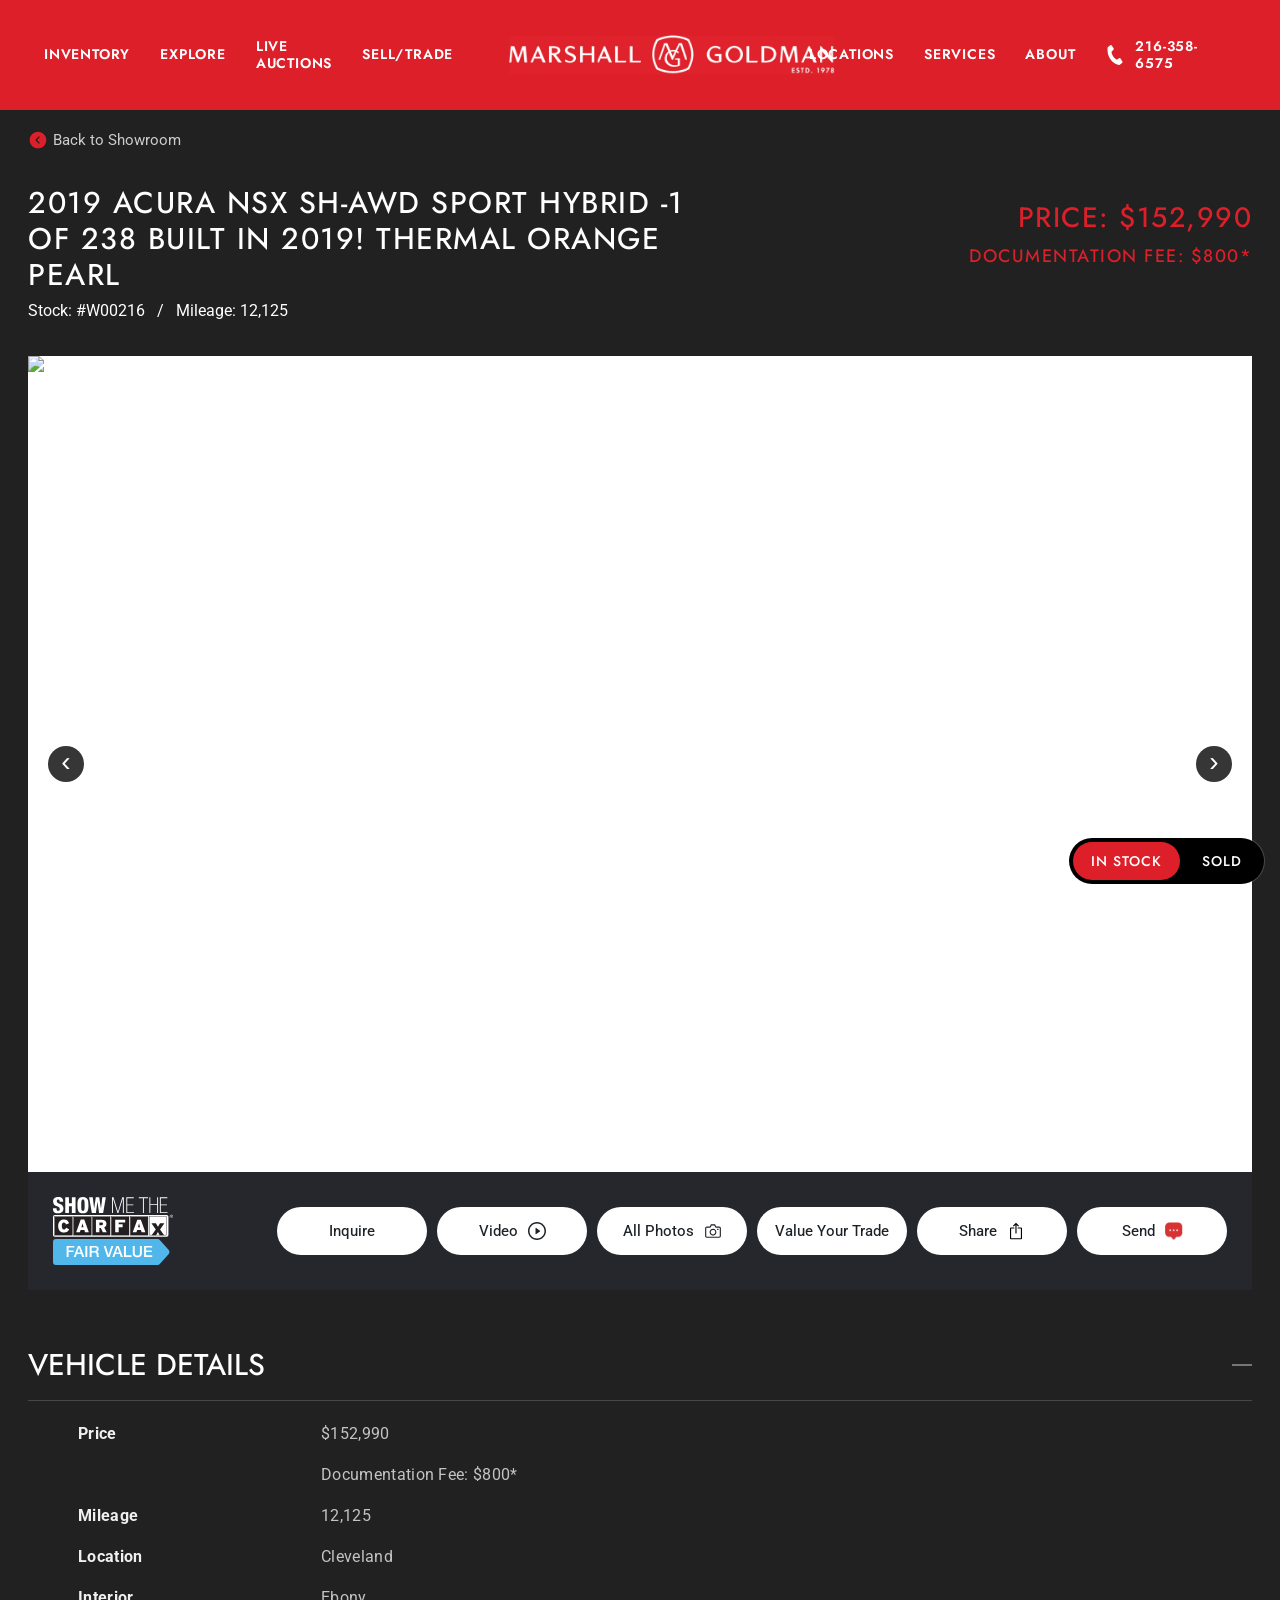
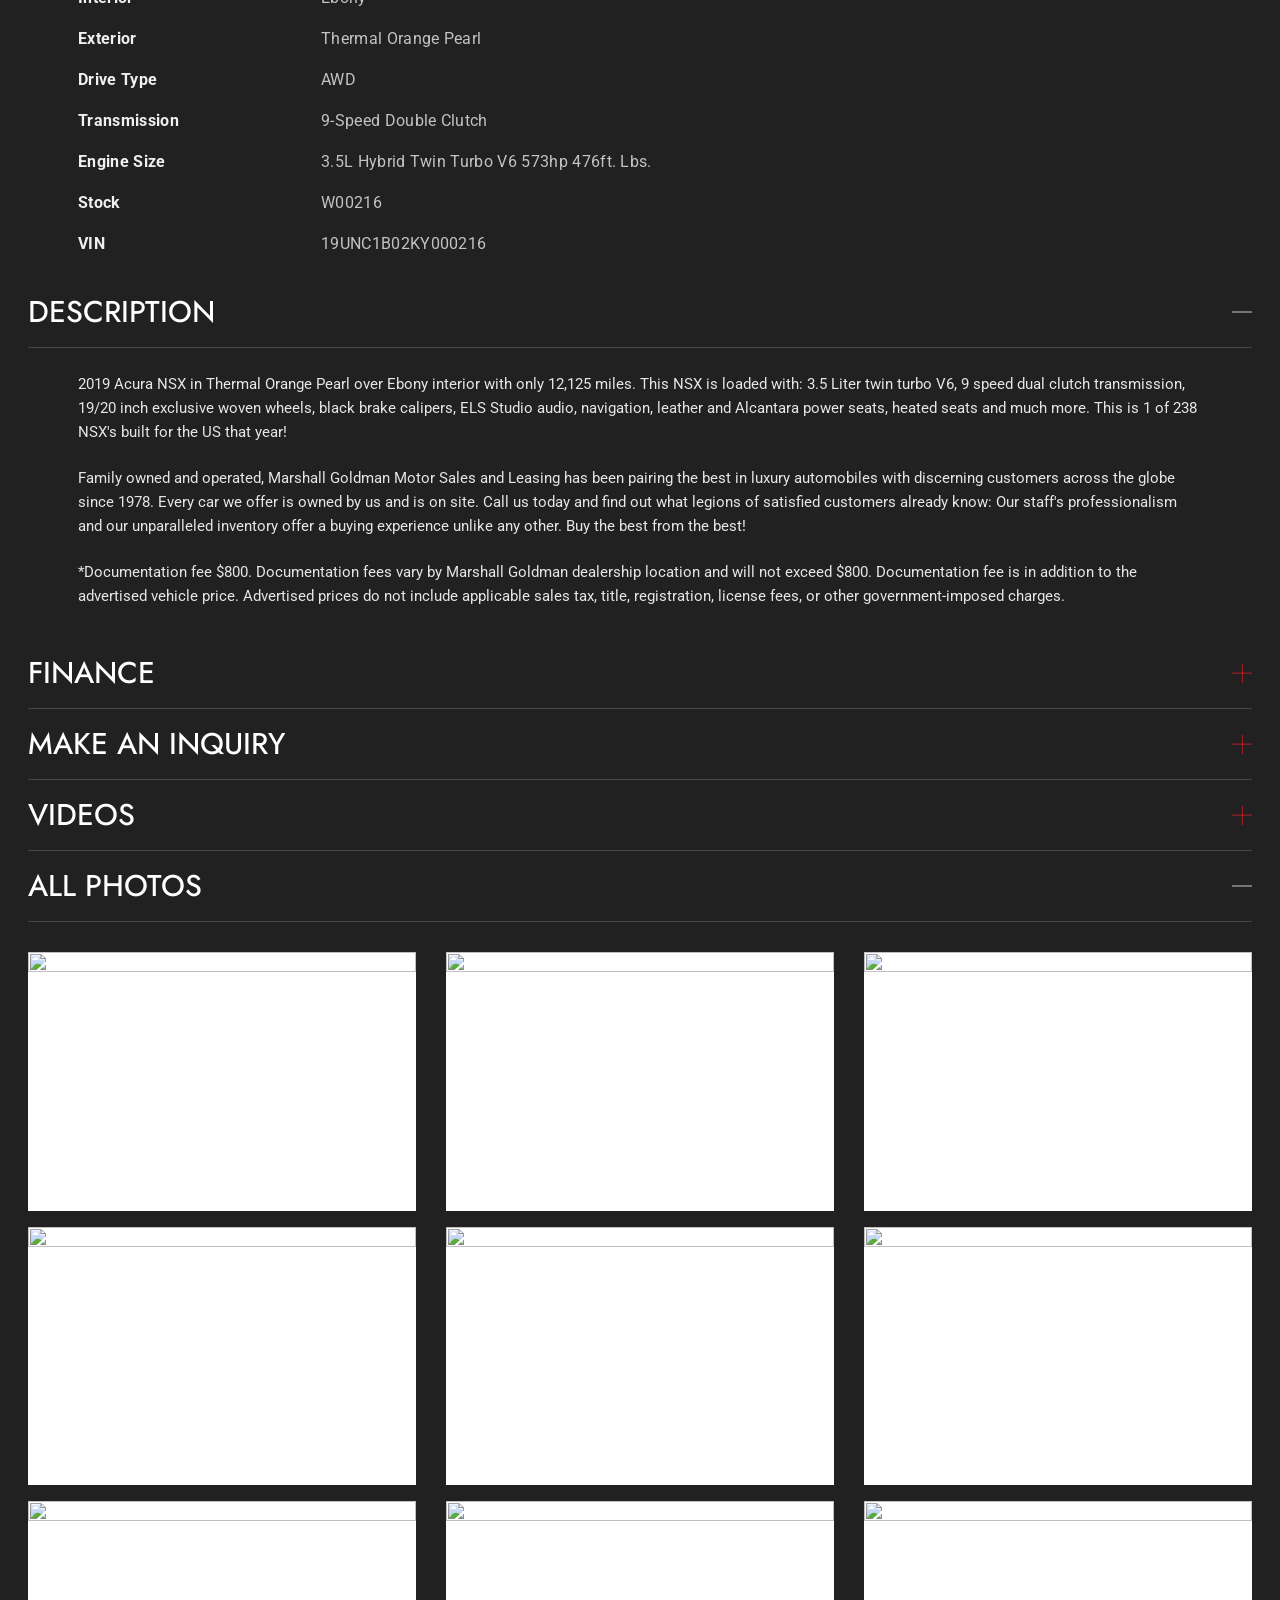
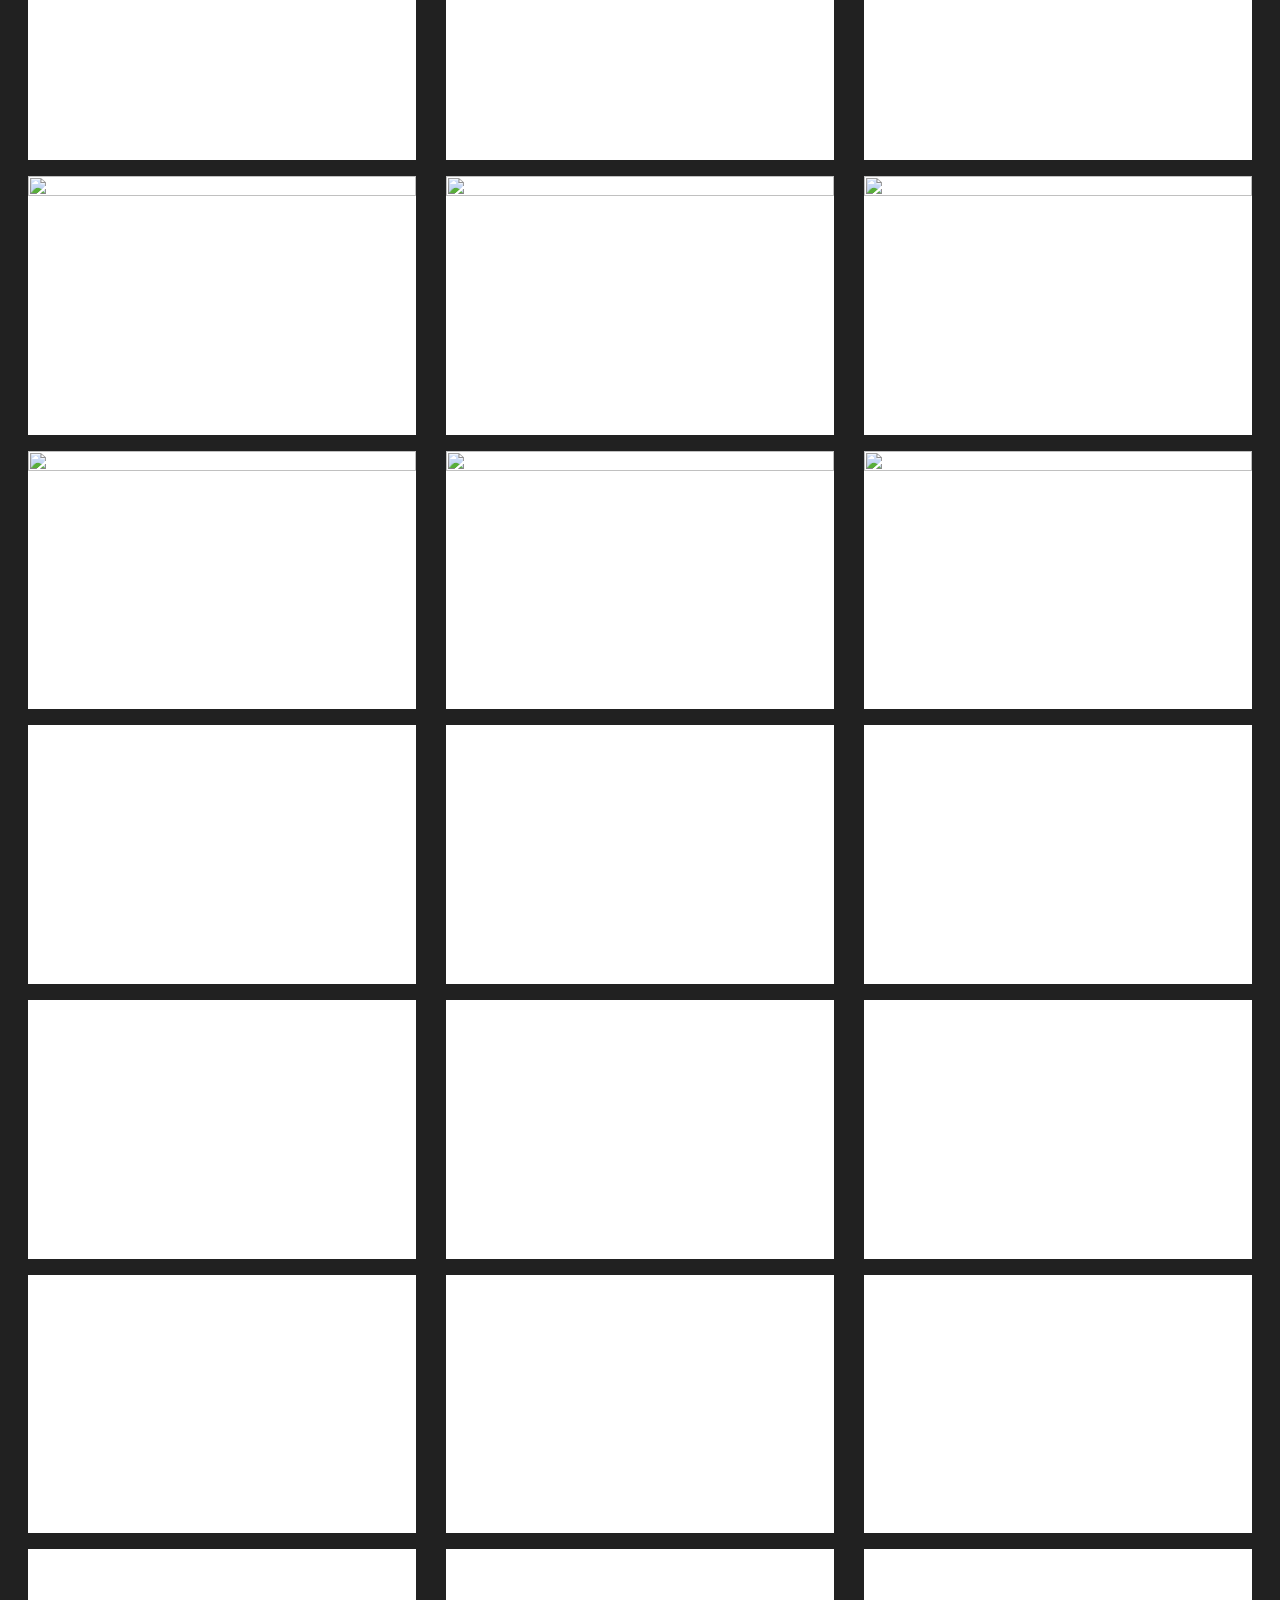
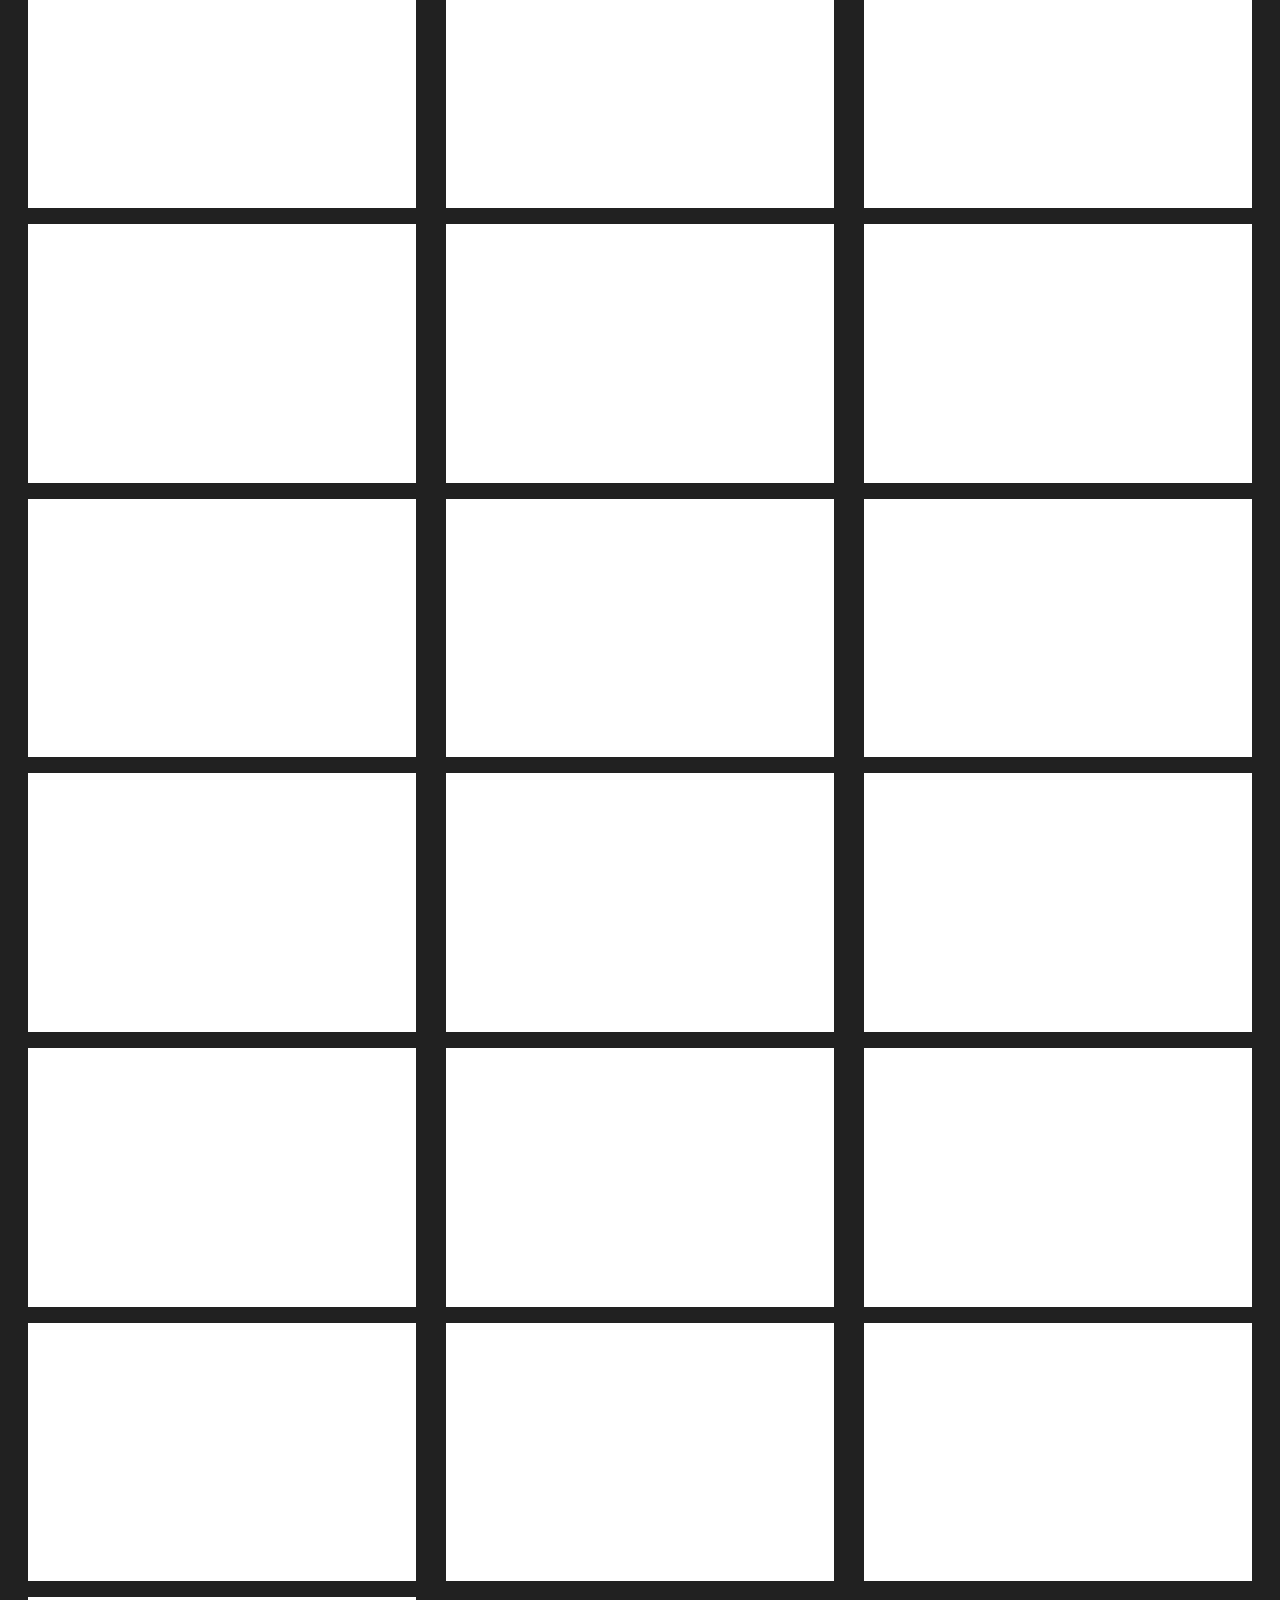
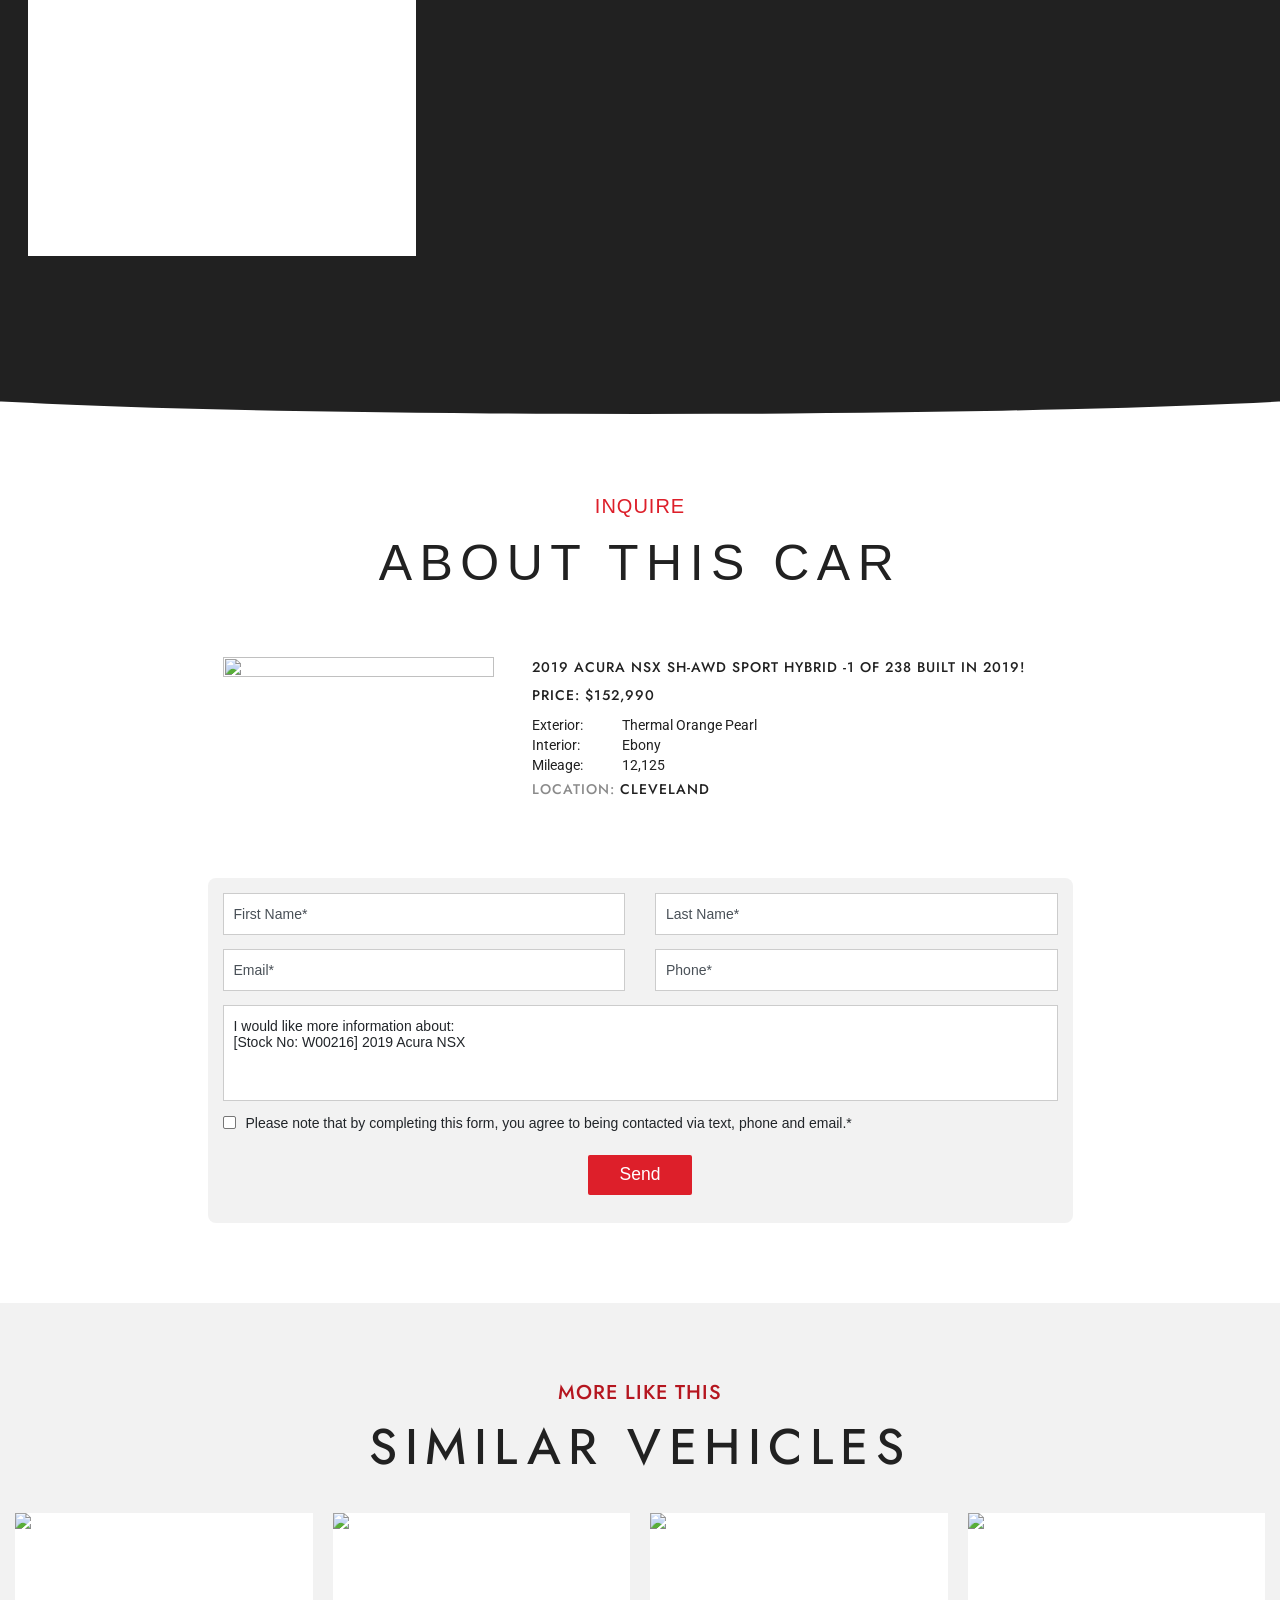
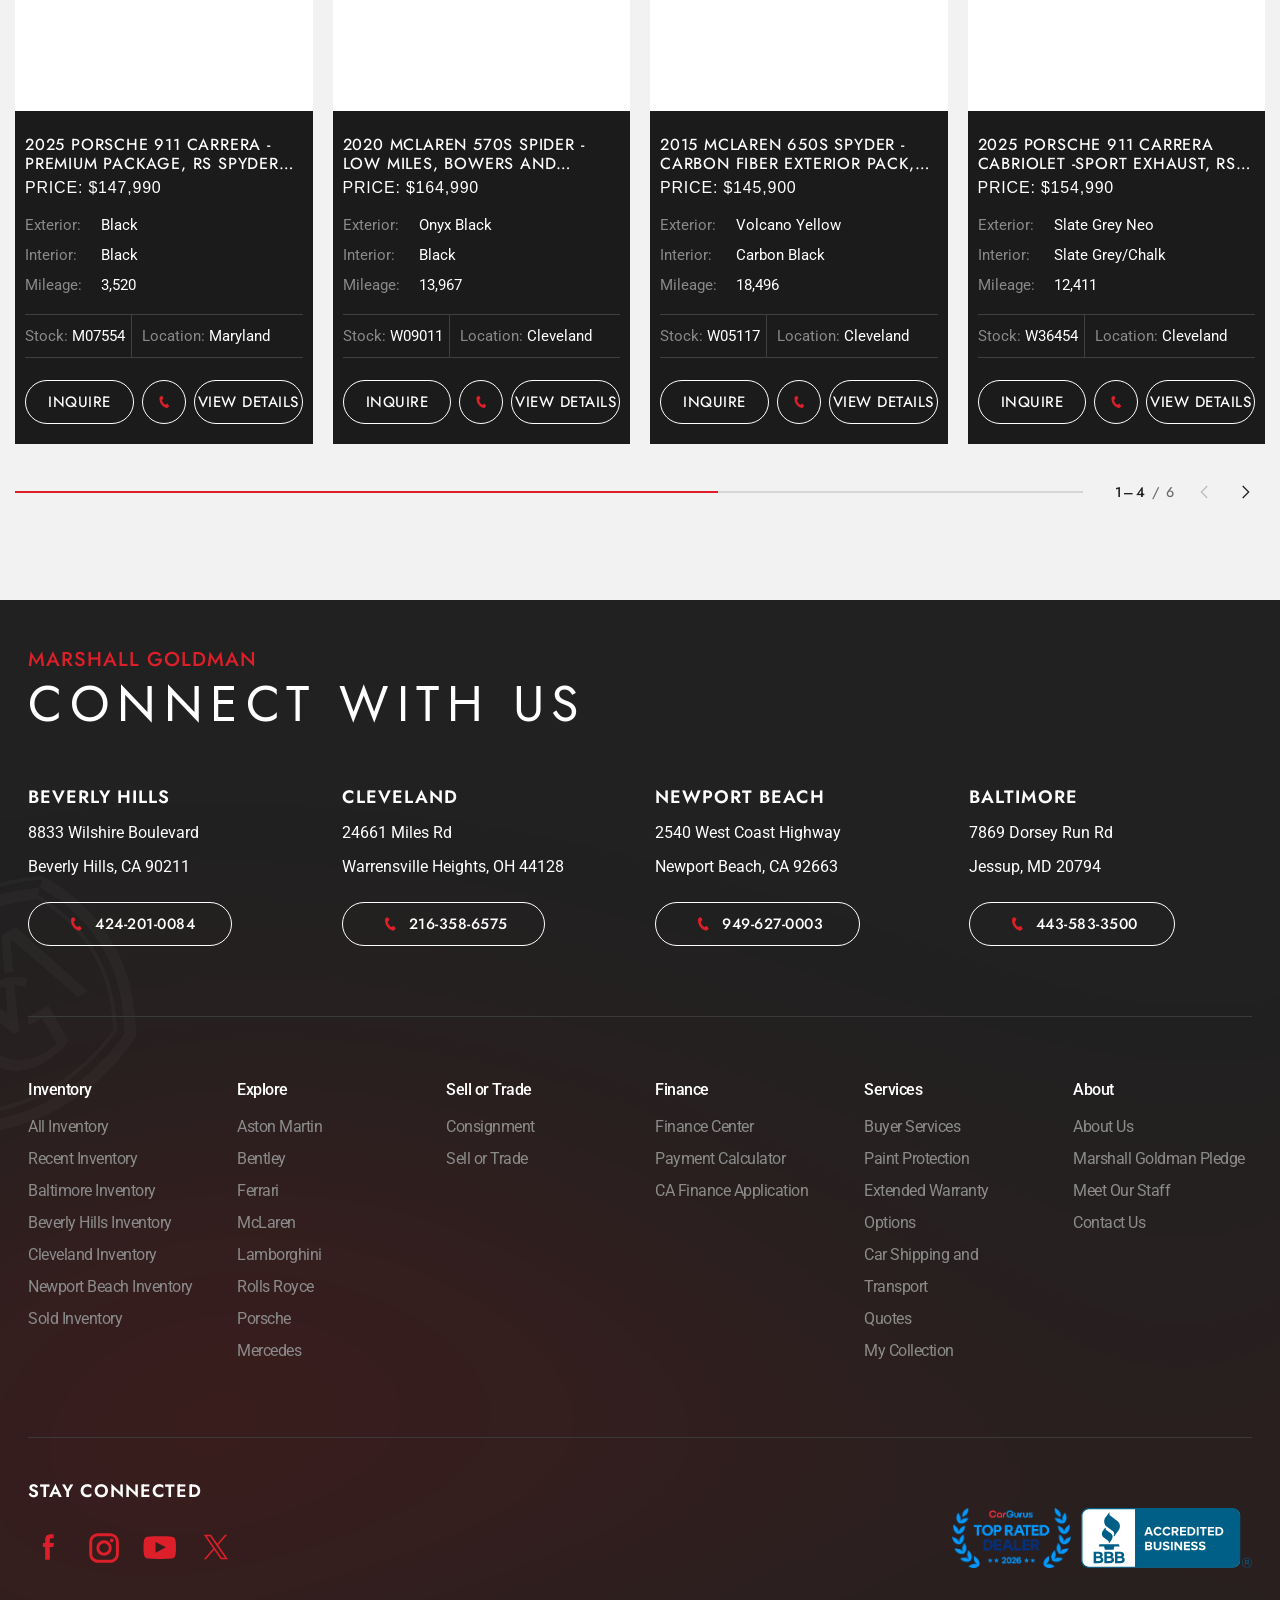
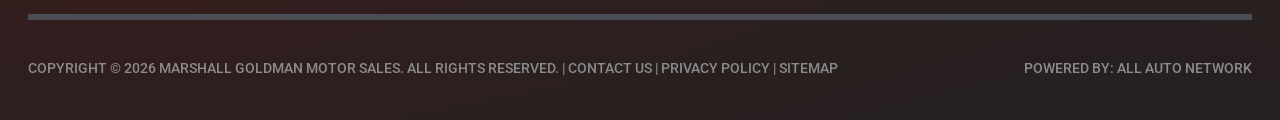
==== index.html @ b72ef5f3 "Add VDP Similar Vehicles approval mockups (in-stock and sold) Co-Authored-By: Claude Opus 5.5 <norep" ====
<!doctype html>
<html lang="en">
<head>
<meta charset="utf-8">
<meta name="viewport" content="width=device-width, initial-scale=1">
<title>MG VDP Mockups</title>
<meta http-equiv="refresh" content="0; url=VDP-instock.html">
</head>
<body style="background:#212121"><a href="VDP-instock.html" style="color:#fff">VDP — In stock</a> · <a href="VDP-sold.html" style="color:#fff">VDP — Sold</a></body>
</html>
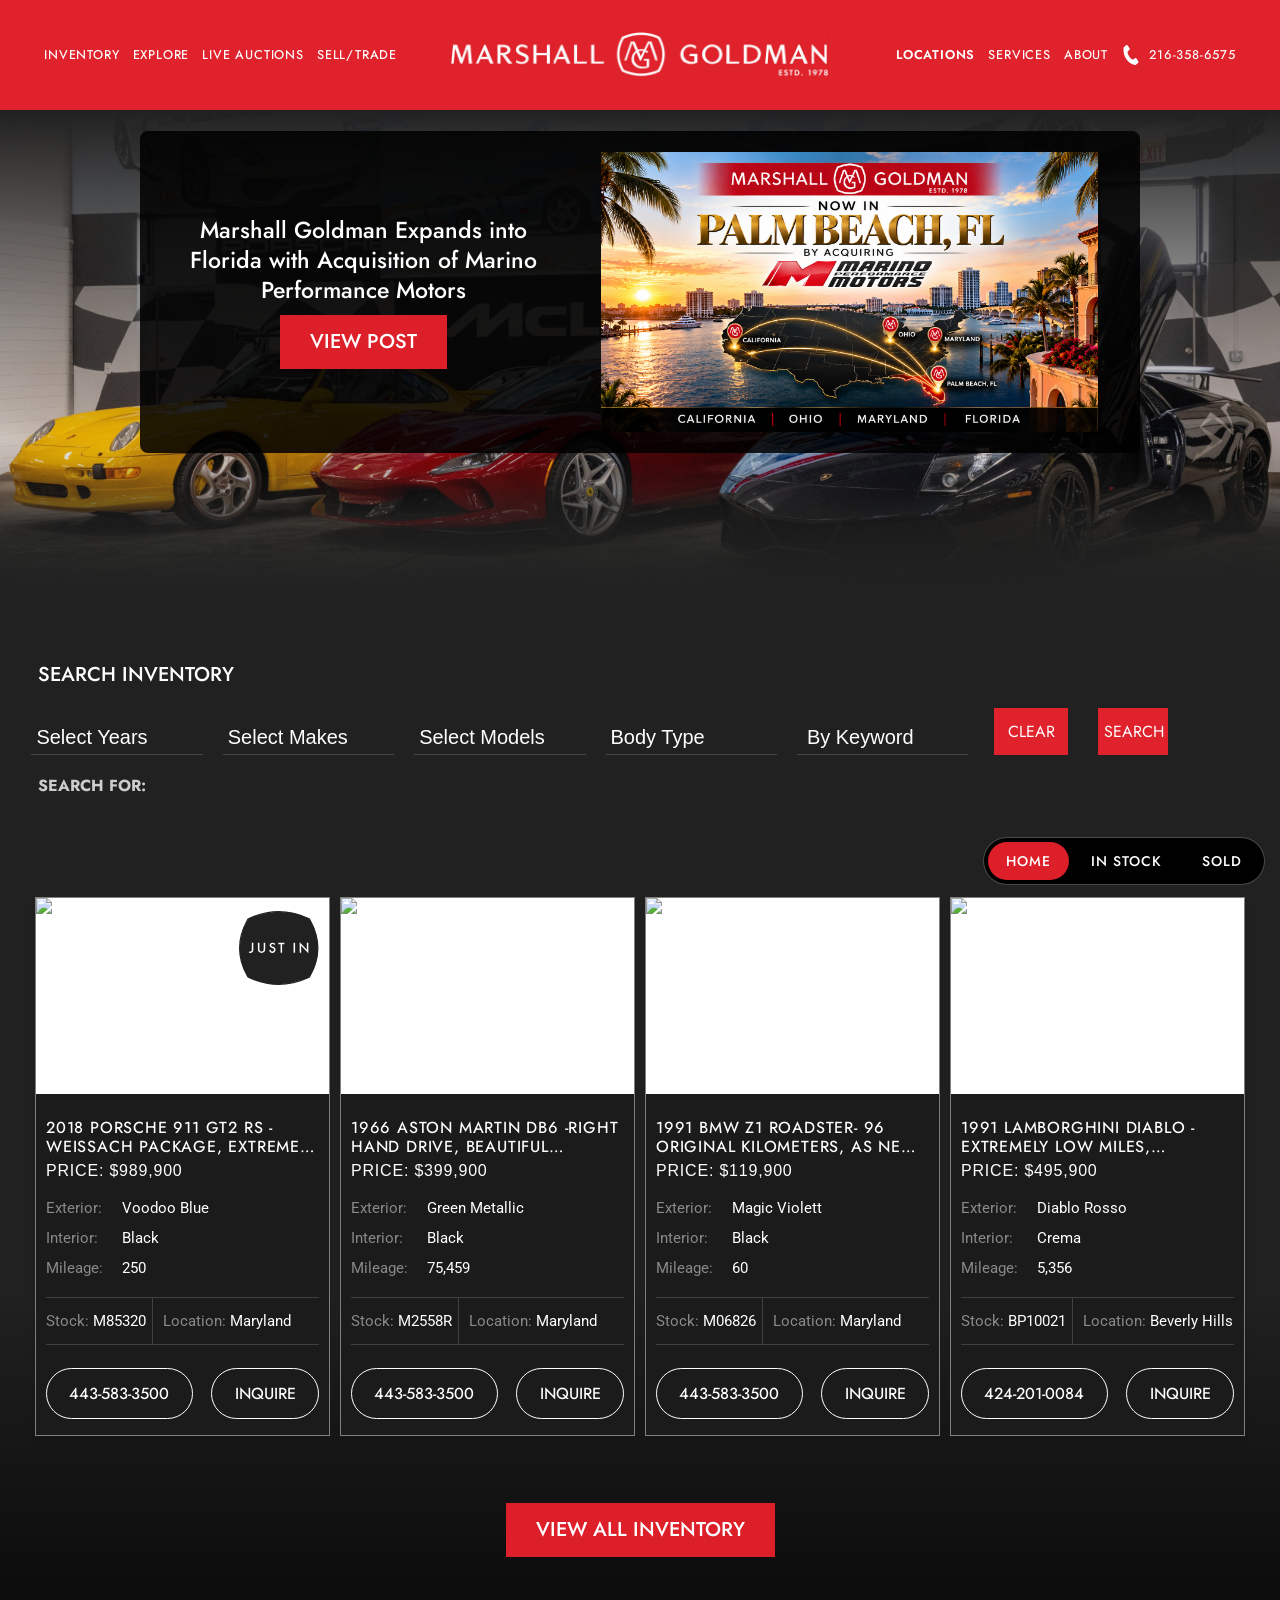
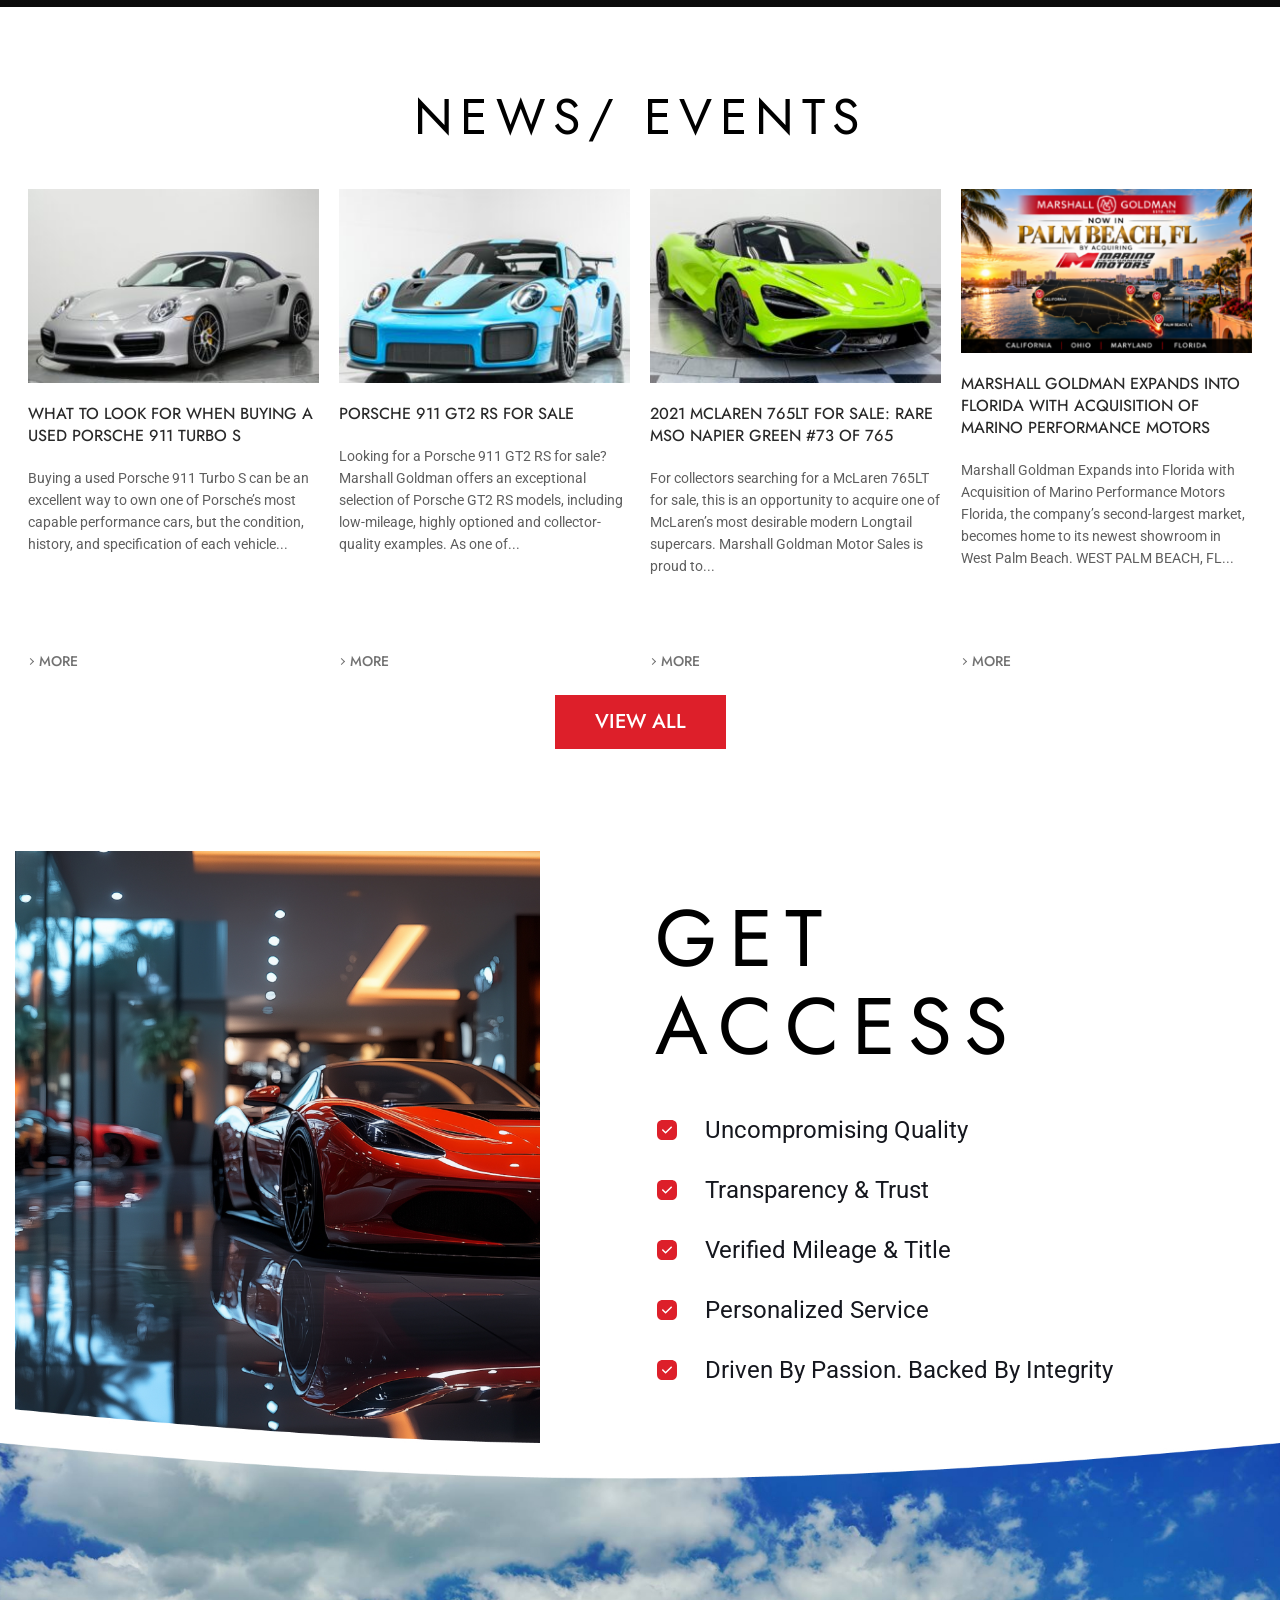
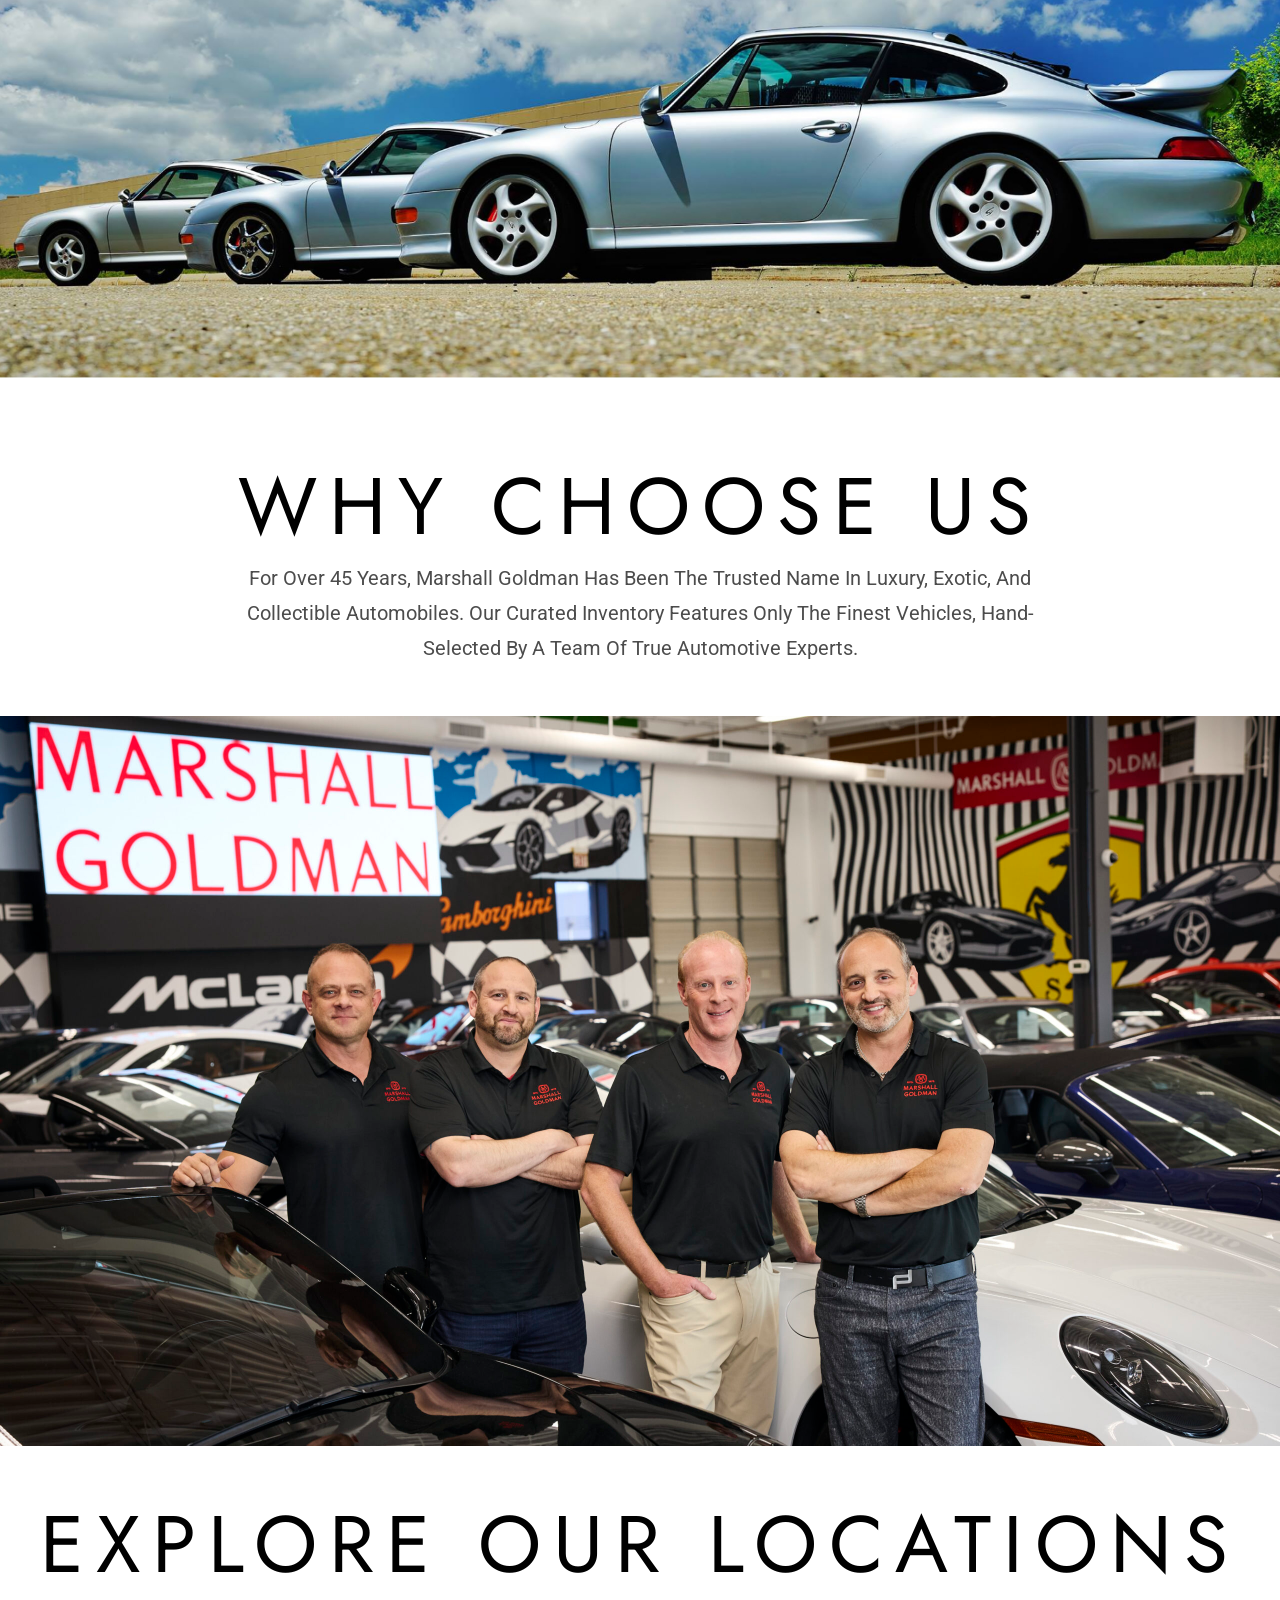
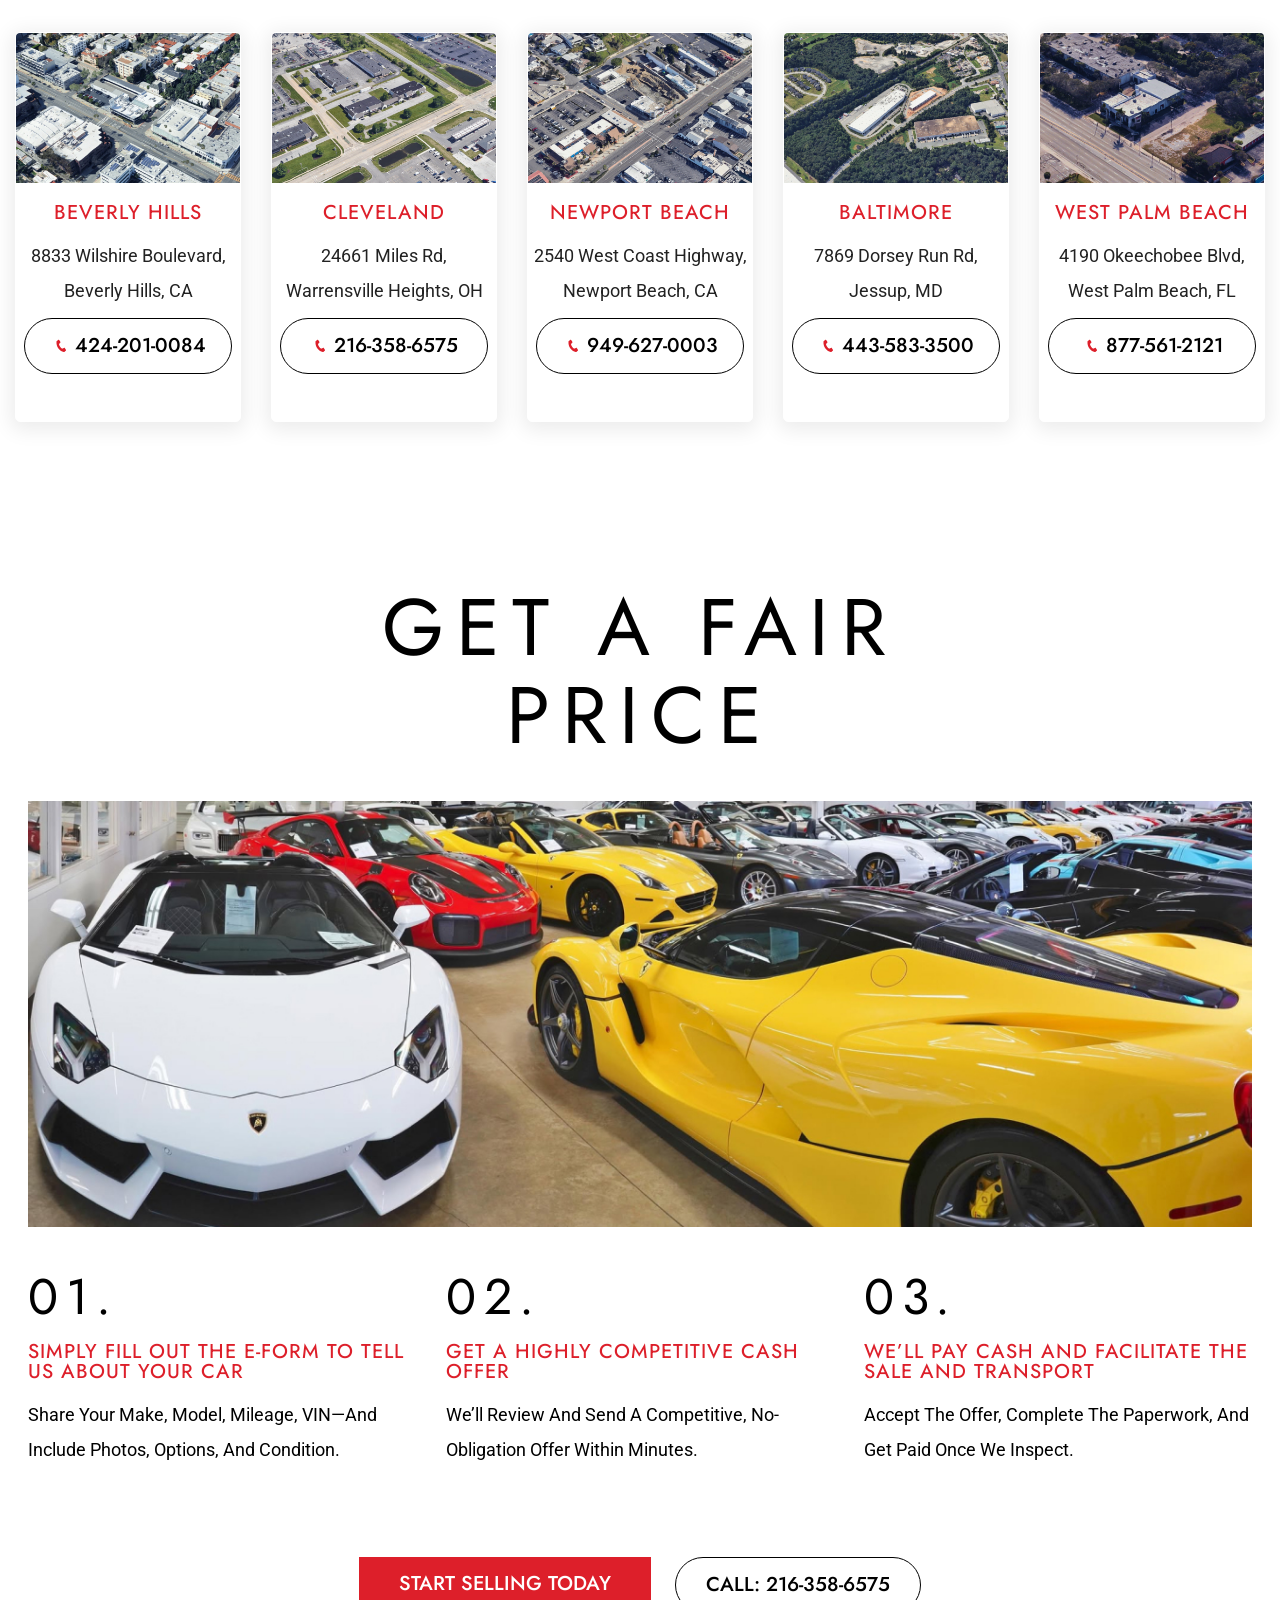
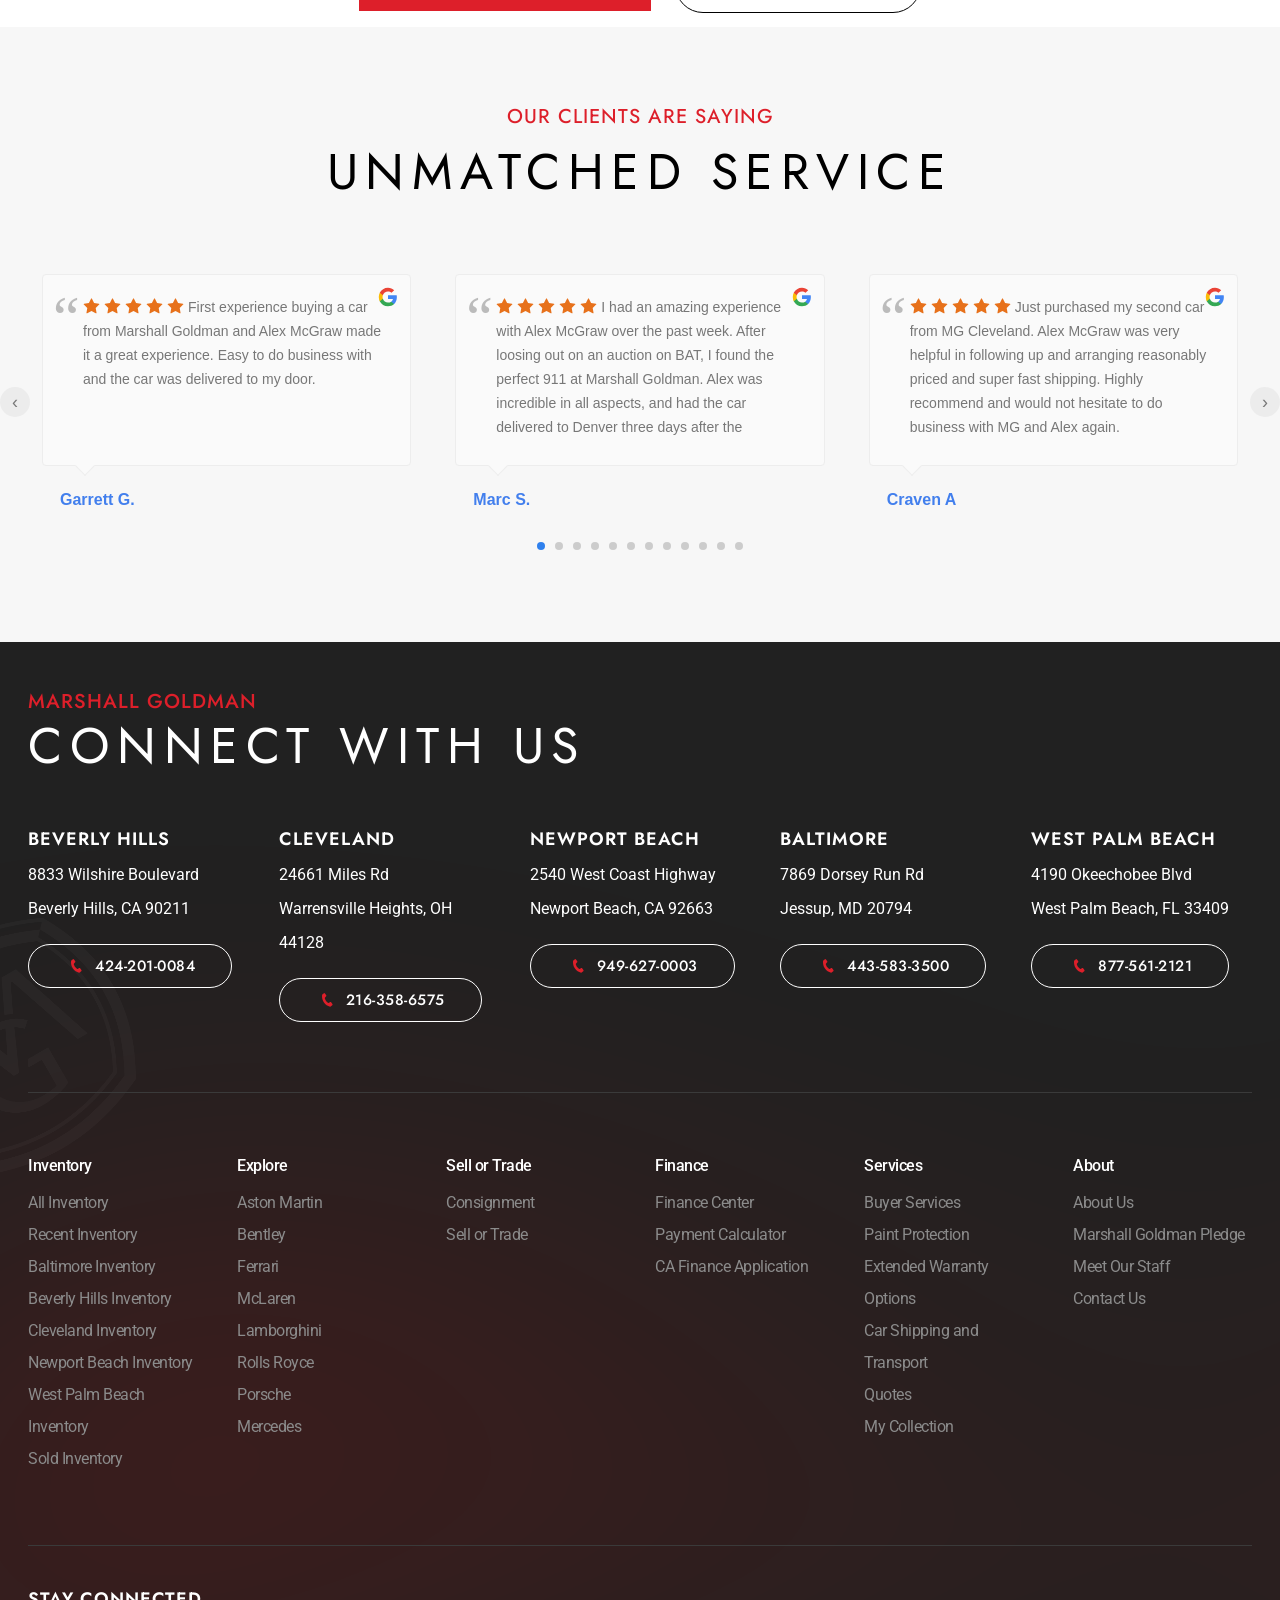
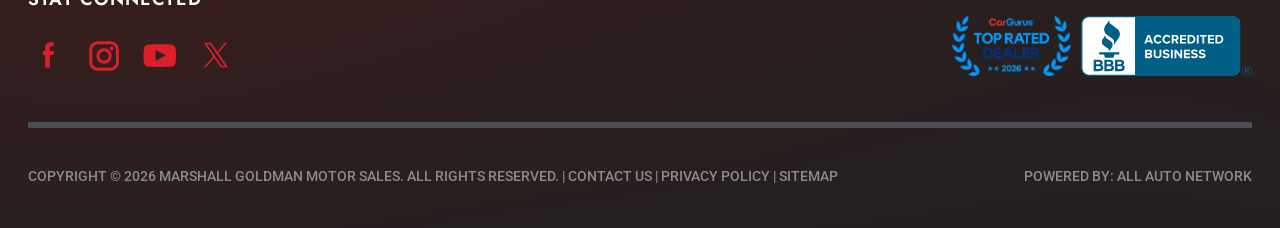
==== commit f072df2b: "Add homepage rebuild, West Palm Beach location, one-line header - index.html: local rebuild of the m" ====
--- a/index.html
+++ b/index.html
@@ -3,8 +3,191 @@
 <head>
 <meta charset="utf-8">
 <meta name="viewport" content="width=device-width, initial-scale=1">
-<title>MG VDP Mockups</title>
-<meta http-equiv="refresh" content="0; url=VDP-instock.html">
+<title>Marshall Goldman Home</title>
+<meta name="description" content="Marshall Goldman Motor Sales homepage — local rebuild of marshallgoldman.com for upcoming changes">
+<link rel="stylesheet" href="https://use.typekit.net/teo7bxl.css">
+<link rel="preconnect" href="https://fonts.googleapis.com"><link rel="preconnect" href="https://fonts.gstatic.com" crossorigin>
+<link rel="stylesheet" href="https://fonts.googleapis.com/css2?family=Jost:wght@300;400;500;600&family=Roboto:wght@300;400;500;700&display=swap">
+<link rel="stylesheet" href="assets/vdp.css?v=122117">
+<link rel="stylesheet" href="assets/home.css?v=122117">
 </head>
-<body style="background:#212121"><a href="VDP-instock.html" style="color:#fff">VDP — In stock</a> · <a href="VDP-sold.html" style="color:#fff">VDP — Sold</a></body>
+<body>
+
+<nav class="state" aria-label="Mockup pages">
+  <a href="index.html" aria-current="page">Home</a>
+  <a href="VDP-instock.html">In stock</a>
+  <a href="VDP-sold.html">Sold</a>
+</nav>
+
+<header class="hdr">
+  <nav><span>Inventory</span><span>Explore</span><span>Live Auctions</span><span>Sell/Trade</span></nav>
+  <img class="logo" src="assets/img/logo.png" alt="Marshall Goldman, Estd. 1978">
+  <nav><span>Locations</span><span>Services</span><span>About</span><span class="phone"><img src="assets/img/phone_icon.svg" alt=""><span>216-358-6575</span></span></nav>
+</header>
+<div class="mbar"><img src="assets/img/phone_icon.svg" alt="Call"><img src="assets/img/search-icon2.png" alt="Search"><svg class="burg" width="55" height="40" viewBox="0 0 100 100" aria-label="Menu"><path d="M 20,29.000046 H 80.000231 C 80.000231,29.000046 94.498839,28.817352 94.532987,66.711331 94.543142,77.980673 90.966081,81.670246 85.259173,81.668997 79.552261,81.667751 75.000211,74.999942 75.000211,74.999942 L 25.000021,25.000058" stroke-dasharray="60 207"/><path d="M 20,50 H 80" stroke-dasharray="60 60"/><path d="M 20,70.999954 H 80.000231 C 80.000231,70.999954 94.498839,71.182648 94.532987,33.288669 94.543142,22.019327 90.966081,18.329754 85.259173,18.331003 79.552261,18.332249 75.000211,25.000058 75.000211,25.000058 L 25.000021,74.999942" stroke-dasharray="60 207"/></svg></div>
+
+
+<main id="home">
+  <section class="h-hero">
+    <img src="assets/img/slide1d.jpg" alt="">
+    <div class="h-post">
+      <div class="h-post__txt">
+        <h3>Marshall Goldman Expands into Florida with Acquisition of Marino Performance Motors</h3>
+        <a class="h-btn" href="https://www.marshallgoldman.com/marshall-goldman-acquisition-marino-performance-motors/">View Post</a>
+      </div>
+      <div class="h-post__img"><img src="assets/img/Marshall-Goldman-Expands-to-Palm-Beach.png" alt="Marshall Goldman now in Palm Beach, FL by acquiring Marino Performance Motors"></div>
+    </div>
+  </section>
+
+  <section class="h-search">
+    <div class="h-wrap">
+      <h2>Search Inventory</h2>
+      <div class="h-search__row">
+        <span>Select Years</span><span>Select Makes</span><span>Select Models</span><span>Body Type</span><span class="kw">By Keyword</span>
+        <button type="button">Clear</button><button type="button">Search</button>
+      </div>
+      <span class="h-search__for">Search for:</span>
+    </div>
+  </section>
+
+  <section class="h-inv">
+    <div class="h-wrap">
+      <div class="h-inv__grid">
+        <div class="hcar"><a class="hcar__img" href="https://www.marshallgoldman.com/used-vehicle-2018-porsche-911-gt2-rs-weissach-package-extremely-low-miles-paint-to-sample-c-5809/"><img class="hcar__ph on" src="https://www.marshallgoldman.com/imagetag/5809/2/f/Used-2018-Porsche-911-GT2-RS-Weissach-Package-Extremely-Low-Miles-Paint-to-Sample-1782931903.jpg" alt="Used 2018 Porsche 911 GT2 RS -Weissach Package, Extremely Low Miles, Paint to Sample"><img class="hcar__ph" src="https://www.marshallgoldman.com/imagetag/5809/2/f/Used-2018-Porsche-911-GT2-RS-Weissach-Package-Extremely-Low-Miles-Paint-to-Sample-1782931903.jpg" alt="" loading="lazy"><img class="hcar__ph" src="https://www.marshallgoldman.com/imagetag/5809/3/f/Used-2018-Porsche-911-GT2-RS-Weissach-Package-Extremely-Low-Miles-Paint-to-Sample-1782931903.jpg" alt="" loading="lazy"><img class="hcar__ph" src="https://www.marshallgoldman.com/imagetag/5809/4/f/Used-2018-Porsche-911-GT2-RS-Weissach-Package-Extremely-Low-Miles-Paint-to-Sample-1782931903.jpg" alt="" loading="lazy"><span class="hcar__zones" aria-hidden="true"><i></i><i></i><i></i><i></i></span><img class="hcar__badge" src="assets/img/just-in.svg" alt="Just in"></a>
+      <div class="hcar__body"><h2>2018 Porsche 911 GT2 RS -Weissach Package, Extremely Low Miles, Paint to Sample</h2><h3>Price: $989,900</h3>
+        <ul class="hcar__specs"><li><span>Exterior:</span>Voodoo Blue</li><li><span>Interior:</span>Black</li><li><span>Mileage:</span>250</li></ul>
+        <ul class="hcar__stock"><li><span>Stock:</span> M85320</li><li><span>Location:</span> Maryland</li></ul>
+        <div class="hcar__btns"><a href="tel:443-583-3500">443-583-3500</a><a href="https://www.marshallgoldman.com/used-vehicle-2018-porsche-911-gt2-rs-weissach-package-extremely-low-miles-paint-to-sample-c-5809/">Inquire</a></div></div></div><div class="hcar"><a class="hcar__img" href="https://www.marshallgoldman.com/used-vehicle-1966-aston-martin-db6-right-hand-drive-beautiful-condition-c-6004/"><img class="hcar__ph on" src="https://www.marshallgoldman.com/imagetag/6004/2/f/Used-1966-Aston-Martin-DB6-Right-Hand-Drive-Beautiful-Condition-1788197699.jpg" alt="Used 1966 Aston Martin DB6 -Right Hand Drive, Beautiful Condition"><img class="hcar__ph" src="https://www.marshallgoldman.com/imagetag/6004/2/f/Used-1966-Aston-Martin-DB6-Right-Hand-Drive-Beautiful-Condition-1788197699.jpg" alt="" loading="lazy"><img class="hcar__ph" src="https://www.marshallgoldman.com/imagetag/6004/3/f/Used-1966-Aston-Martin-DB6-Right-Hand-Drive-Beautiful-Condition-1788197699.jpg" alt="" loading="lazy"><img class="hcar__ph" src="https://www.marshallgoldman.com/imagetag/6004/4/f/Used-1966-Aston-Martin-DB6-Right-Hand-Drive-Beautiful-Condition-1788197699.jpg" alt="" loading="lazy"><span class="hcar__zones" aria-hidden="true"><i></i><i></i><i></i><i></i></span></a>
+      <div class="hcar__body"><h2>1966 Aston Martin DB6 -Right Hand Drive, Beautiful Condition</h2><h3>Price: $399,900</h3>
+        <ul class="hcar__specs"><li><span>Exterior:</span>Green Metallic</li><li><span>Interior:</span>Black</li><li><span>Mileage:</span>75,459</li></ul>
+        <ul class="hcar__stock"><li><span>Stock:</span> M2558R</li><li><span>Location:</span> Maryland</li></ul>
+        <div class="hcar__btns"><a href="tel:443-583-3500">443-583-3500</a><a href="https://www.marshallgoldman.com/used-vehicle-1966-aston-martin-db6-right-hand-drive-beautiful-condition-c-6004/">Inquire</a></div></div></div><div class="hcar"><a class="hcar__img" href="https://www.marshallgoldman.com/used-vehicle-1991-bmw-z1-roadster-96-original-kilometers-as-new-inside-and-out-c-6002/"><img class="hcar__ph on" src="https://www.marshallgoldman.com/imagetag/6002/2/f/Used-1991-BMW-Z1-Roadster-96-Original-Kilometers-As-New-Inside-and-Out-1788191682.jpg" alt="Used 1991 BMW Z1 Roadster- 96 Original Kilometers, As New Inside and Out"><img class="hcar__ph" src="https://www.marshallgoldman.com/imagetag/6002/2/f/Used-1991-BMW-Z1-Roadster-96-Original-Kilometers-As-New-Inside-and-Out-1788191682.jpg" alt="" loading="lazy"><img class="hcar__ph" src="https://www.marshallgoldman.com/imagetag/6002/3/f/Used-1991-BMW-Z1-Roadster-96-Original-Kilometers-As-New-Inside-and-Out-1788191682.jpg" alt="" loading="lazy"><img class="hcar__ph" src="https://www.marshallgoldman.com/imagetag/6002/4/f/Used-1991-BMW-Z1-Roadster-96-Original-Kilometers-As-New-Inside-and-Out-1788191682.jpg" alt="" loading="lazy"><span class="hcar__zones" aria-hidden="true"><i></i><i></i><i></i><i></i></span></a>
+      <div class="hcar__body"><h2>1991 BMW Z1 Roadster- 96 Original Kilometers, As New Inside and Out</h2><h3>Price: $119,900</h3>
+        <ul class="hcar__specs"><li><span>Exterior:</span>Magic Violett</li><li><span>Interior:</span>Black</li><li><span>Mileage:</span>60</li></ul>
+        <ul class="hcar__stock"><li><span>Stock:</span> M06826</li><li><span>Location:</span> Maryland</li></ul>
+        <div class="hcar__btns"><a href="tel:443-583-3500">443-583-3500</a><a href="https://www.marshallgoldman.com/used-vehicle-1991-bmw-z1-roadster-96-original-kilometers-as-new-inside-and-out-c-6002/">Inquire</a></div></div></div><div class="hcar"><a class="hcar__img" href="https://www.marshallgoldman.com/used-vehicle-1991-lamborghini-diablo-extremely-low-miles-collector-grade-c-5974/"><img class="hcar__ph on" src="https://www.marshallgoldman.com/imagetag/5974/2/f/Used-1991-Lamborghini-Diablo-Extremely-Low-Miles-Collector-Grade-1787850744.jpg" alt="Used 1991 Lamborghini Diablo -Extremely Low Miles, Collector Grade"><img class="hcar__ph" src="https://www.marshallgoldman.com/imagetag/5974/2/f/Used-1991-Lamborghini-Diablo-Extremely-Low-Miles-Collector-Grade-1787850744.jpg" alt="" loading="lazy"><img class="hcar__ph" src="https://www.marshallgoldman.com/imagetag/5974/3/f/Used-1991-Lamborghini-Diablo-Extremely-Low-Miles-Collector-Grade-1787850744.jpg" alt="" loading="lazy"><img class="hcar__ph" src="https://www.marshallgoldman.com/imagetag/5974/4/f/Used-1991-Lamborghini-Diablo-Extremely-Low-Miles-Collector-Grade-1787850744.jpg" alt="" loading="lazy"><span class="hcar__zones" aria-hidden="true"><i></i><i></i><i></i><i></i></span></a>
+      <div class="hcar__body"><h2>1991 Lamborghini Diablo -Extremely Low Miles, Collector Grade</h2><h3>Price: $495,900</h3>
+        <ul class="hcar__specs"><li><span>Exterior:</span>Diablo Rosso</li><li><span>Interior:</span>Crema</li><li><span>Mileage:</span>5,356</li></ul>
+        <ul class="hcar__stock"><li><span>Stock:</span> BP10021</li><li><span>Location:</span> Beverly Hills</li></ul>
+        <div class="hcar__btns"><a href="tel:424-201-0084">424-201-0084</a><a href="https://www.marshallgoldman.com/used-vehicle-1991-lamborghini-diablo-extremely-low-miles-collector-grade-c-5974/">Inquire</a></div></div></div>
+      </div>
+      <div class="h-center"><a class="h-btn" href="https://www.marshallgoldman.com/inventory/">View All Inventory</a></div>
+    </div>
+  </section>
+
+  <section class="h-news">
+    <div class="h-wrap">
+      <h2 class="h-h2">News/ Events</h2>
+      <div class="h-news__grid"><article class="h-news__item"><a href="https://www.marshallgoldman.com/what-to-look-for-when-buying-a-used-porsche-911-turbo-s/"><img src="assets/img/porsche-911-turbo-s-300x200.jpg" alt=""></a><h4><a href="https://www.marshallgoldman.com/what-to-look-for-when-buying-a-used-porsche-911-turbo-s/">What to look for when buying a used Porsche 911 Turbo S</a></h4><p>Buying a used Porsche 911 Turbo S can be an excellent way to own one of Porsche’s most capable performance cars, but the condition, history, and specification of each vehicle...</p><a class="h-news__more" href="https://www.marshallgoldman.com/what-to-look-for-when-buying-a-used-porsche-911-turbo-s/">More</a></article><article class="h-news__item"><a href="https://www.marshallgoldman.com/porsche-911-gt2-rs-for-sale/"><img src="assets/img/porsche-911-gt2rs-for-sale-300x200.jpg" alt=""></a><h4><a href="https://www.marshallgoldman.com/porsche-911-gt2-rs-for-sale/">Porsche 911 GT2 RS for sale</a></h4><p>Looking for a Porsche 911 GT2 RS for sale? Marshall Goldman offers an exceptional selection of Porsche GT2 RS models, including low-mileage, highly optioned and collector-quality examples. As one of...</p><a class="h-news__more" href="https://www.marshallgoldman.com/porsche-911-gt2-rs-for-sale/">More</a></article><article class="h-news__item"><a href="https://www.marshallgoldman.com/2021-mclaren-765lt-for-sale-rare-mso-napier-green-73-of-765/"><img src="assets/img/Used-2021-McLaren-765LT-MSO-Paint-73-of-765-Built-1782927197-300x200.jpg" alt=""></a><h4><a href="https://www.marshallgoldman.com/2021-mclaren-765lt-for-sale-rare-mso-napier-green-73-of-765/">2021 McLaren 765LT for sale: rare MSO Napier Green #73 of 765</a></h4><p>For collectors searching for a McLaren 765LT for sale, this is an opportunity to acquire one of McLaren’s most desirable modern Longtail supercars. Marshall Goldman Motor Sales is proud to...</p><a class="h-news__more" href="https://www.marshallgoldman.com/2021-mclaren-765lt-for-sale-rare-mso-napier-green-73-of-765/">More</a></article><article class="h-news__item"><a href="https://www.marshallgoldman.com/marshall-goldman-acquisition-marino-performance-motors/"><img src="assets/img/Marshall-Goldman-Expands-to-Palm-Beach-300x169.png" alt=""></a><h4><a href="https://www.marshallgoldman.com/marshall-goldman-acquisition-marino-performance-motors/">Marshall Goldman Expands into Florida with Acquisition of Marino Performance Motors</a></h4><p>Marshall Goldman Expands into Florida with Acquisition of Marino Performance Motors Florida, the company’s second-largest market, becomes home to its newest showroom in West Palm Beach. WEST PALM BEACH, FL...</p><a class="h-news__more" href="https://www.marshallgoldman.com/marshall-goldman-acquisition-marino-performance-motors/">More</a></article></div>
+      <div class="h-center"><a class="h-btn" href="https://www.marshallgoldman.com/blog/" style="padding:0 40px">View All</a></div>
+    </div>
+  </section>
+
+  <section class="h-access">
+    <div class="h-access__in">
+      <img src="assets/img/car-2.jpg" alt="">
+      <div>
+        <h2>Get<br>Access</h2>
+        <ul>
+          <li><img src="assets/img/check.svg" alt="">Uncompromising Quality</li>
+          <li><img src="assets/img/check.svg" alt="">Transparency &amp; Trust</li>
+          <li><img src="assets/img/check.svg" alt="">Verified Mileage &amp; Title</li>
+          <li><img src="assets/img/check.svg" alt="">Personalized Service</li>
+          <li><img src="assets/img/check.svg" alt="">Driven By Passion. Backed By Integrity</li>
+        </ul>
+      </div>
+    </div>
+  </section>
+
+  <img class="h-banner" src="assets/img/Why-Marshall-1.jpg" alt="">
+
+  <section class="h-why">
+    <div class="h-wrap">
+      <h2 class="h-h2 h-h2--xl">Why Choose Us</h2>
+      <p>For Over 45 Years, Marshall Goldman Has Been The Trusted Name In Luxury, Exotic, And Collectible Automobiles. Our Curated Inventory Features Only The Finest Vehicles, Hand-Selected By A Team Of True Automotive Experts.</p>
+    </div>
+    <img src="assets/img/marshall-goldman-owners-scaled.jpg" alt="The Marshall Goldman team in the showroom">
+  </section>
+
+  <section class="h-locs" id="locations">
+    <h2 class="h-h2 h-h2--xl">Explore Our Locations</h2>
+    <div class="h-locs__grid"><div class="h-loc"><div class="h-loc__img"><img src="assets/img/explore_sec_1.jpg" alt="Beverly Hills showroom"></div><h3>Beverly Hills</h3><p>8833 Wilshire Boulevard, Beverly Hills, CA</p><a class="h-pill" href="tel:424-201-0084"><img src="assets/img/call-small.svg" alt="">424-201-0084</a><a class="h-loc__visit" href="https://www.marshallgoldman.com/book-a-private-visit/">Book A Private Visit</a></div><div class="h-loc"><div class="h-loc__img"><img src="assets/img/explore_sec_2.jpg" alt="Cleveland showroom"></div><h3>Cleveland</h3><p>24661 Miles Rd, Warrensville Heights, OH</p><a class="h-pill" href="tel:216-358-6575"><img src="assets/img/call-small.svg" alt="">216-358-6575</a><a class="h-loc__visit" href="https://www.marshallgoldman.com/book-a-private-visit/">Book A Private Visit</a></div><div class="h-loc"><div class="h-loc__img"><img src="assets/img/explore_sec_3.jpg" alt="Newport Beach showroom"></div><h3>Newport Beach</h3><p>2540 West Coast Highway, Newport Beach, CA</p><a class="h-pill" href="tel:949-627-0003"><img src="assets/img/call-small.svg" alt="">949-627-0003</a><a class="h-loc__visit" href="https://www.marshallgoldman.com/book-a-private-visit/">Book A Private Visit</a></div><div class="h-loc"><div class="h-loc__img"><img src="assets/img/explore_sec_4.jpg" alt="Baltimore showroom"></div><h3>Baltimore</h3><p>7869 Dorsey Run Rd, Jessup, MD</p><a class="h-pill" href="tel:443-583-3500"><img src="assets/img/call-small.svg" alt="">443-583-3500</a><a class="h-loc__visit" href="https://www.marshallgoldman.com/book-a-private-visit/">Book A Private Visit</a></div><div class="h-loc"><div class="h-loc__img"><img src="assets/img/explore_sec_5.png" alt="West Palm Beach showroom"></div><h3>West Palm Beach</h3><p>4190 Okeechobee Blvd, West Palm Beach, FL</p><a class="h-pill" href="tel:877-561-2121"><img src="assets/img/call-small.svg" alt="">877-561-2121</a><a class="h-loc__visit" href="https://www.marshallgoldman.com/book-a-private-visit/">Book A Private Visit</a></div></div>
+  </section>
+
+  <section class="h-fair">
+    <div class="h-wrap">
+      <h2 class="h-h2 h-h2--xl">Get A Fair<br>Price</h2>
+      <img class="h-fair__img" src="assets/img/sell-your-car-img.jpg" alt="">
+      <div class="h-fair__steps">
+        <div><b>01.</b><h4>Simply fill out the e-form to tell us about your car</h4><p>Share your make, model, mileage, VIN—and include photos, options, and condition.</p></div>
+        <div><b>02.</b><h4>Get a highly competitive cash offer</h4><p>We’ll review and send a competitive, no-obligation offer within minutes.</p></div>
+        <div><b>03.</b><h4>We’ll pay cash and facilitate the sale and transport</h4><p>Accept the offer, complete the paperwork, and get paid once we inspect.</p></div>
+      </div>
+      <div class="h-fair__cta"><a class="h-btn" href="https://www.marshallgoldman.com/sell-or-trade/" style="padding:0 40px">Start Selling Today</a><a class="h-pill h-pill--dark" href="tel:216-358-6575">Call: 216-358-6575</a></div>
+    </div>
+  </section>
+
+  <section class="h-revs">
+    <div class="h-wrap">
+      <span class="h-revs__k">Our Clients Are Saying</span>
+      <h2 class="h-h2">Unmatched Service</h2>
+    </div>
+    <div class="h-revs__slider">
+      <button class="h-revs__arw l" type="button" aria-label="Previous reviews">&lsaquo;</button>
+      <div class="h-revs__track" data-lenis-prevent><div class="rev"><div class="rev__box"><svg class="rev__g" viewBox="0 0 512 512" aria-label="Google"><path d="M482.56 261.36c0-16.73-1.5-32.83-4.29-48.27H256v91.29h127.01c-5.47 29.5-22.1 54.49-47.09 71.23v59.21h76.27c44.63-41.09 70.37-101.59 70.37-173.46z" fill="#4285f4"/><path d="M256 492c63.72 0 117.14-21.13 156.19-57.18l-76.27-59.21c-21.13 14.16-48.17 22.53-79.92 22.53-61.47 0-113.49-41.51-132.05-97.3H45.1v61.15c38.83 77.13 118.64 130.01 210.9 130.01z" fill="#34a853"/><path d="M123.95 300.84c-4.72-14.16-7.4-29.29-7.4-44.84s2.68-30.68 7.4-44.84V150.01H45.1C29.12 181.87 20 217.92 20 256c0 38.08 9.12 74.13 25.1 105.99l78.85-61.15z" fill="#fbbc05"/><path d="M256 113.86c34.65 0 65.76 11.91 90.22 35.29l67.69-67.69C373.03 43.39 319.61 20 256 20c-92.25 0-172.07 52.89-210.9 130.01l78.85 61.15c18.56-55.78 70.59-97.3 132.05-97.3z" fill="#ea4335"/></svg><div class="rev__in"><span class="rev__stars"><svg viewBox="0 0 1792 1792"><path d="M1728 647q0 22-26 48l-363 354 86 500q1 7 1 20 0 21-10.5 35.5t-30.5 14.5q-19 0-40-12l-449-236-449 236q-22 12-40 12-21 0-31.5-14.5t-10.5-35.5q0-6 2-20l86-500-364-354q-25-27-25-48 0-37 56-46l502-73 225-455q19-41 49-41t49 41l225 455 502 73q56 9 56 46z"/></svg><svg viewBox="0 0 1792 1792"><path d="M1728 647q0 22-26 48l-363 354 86 500q1 7 1 20 0 21-10.5 35.5t-30.5 14.5q-19 0-40-12l-449-236-449 236q-22 12-40 12-21 0-31.5-14.5t-10.5-35.5q0-6 2-20l86-500-364-354q-25-27-25-48 0-37 56-46l502-73 225-455q19-41 49-41t49 41l225 455 502 73q56 9 56 46z"/></svg><svg viewBox="0 0 1792 1792"><path d="M1728 647q0 22-26 48l-363 354 86 500q1 7 1 20 0 21-10.5 35.5t-30.5 14.5q-19 0-40-12l-449-236-449 236q-22 12-40 12-21 0-31.5-14.5t-10.5-35.5q0-6 2-20l86-500-364-354q-25-27-25-48 0-37 56-46l502-73 225-455q19-41 49-41t49 41l225 455 502 73q56 9 56 46z"/></svg><svg viewBox="0 0 1792 1792"><path d="M1728 647q0 22-26 48l-363 354 86 500q1 7 1 20 0 21-10.5 35.5t-30.5 14.5q-19 0-40-12l-449-236-449 236q-22 12-40 12-21 0-31.5-14.5t-10.5-35.5q0-6 2-20l86-500-364-354q-25-27-25-48 0-37 56-46l502-73 225-455q19-41 49-41t49 41l225 455 502 73q56 9 56 46z"/></svg><svg viewBox="0 0 1792 1792"><path d="M1728 647q0 22-26 48l-363 354 86 500q1 7 1 20 0 21-10.5 35.5t-30.5 14.5q-19 0-40-12l-449-236-449 236q-22 12-40 12-21 0-31.5-14.5t-10.5-35.5q0-6 2-20l86-500-364-354q-25-27-25-48 0-37 56-46l502-73 225-455q19-41 49-41t49 41l225 455 502 73q56 9 56 46z"/></svg></span>First experience buying a car from Marshall Goldman and Alex McGraw made it a great experience. Easy to do business with and the car was delivered to my door.</div></div><div class="rev__name">Garrett G.</div></div><div class="rev"><div class="rev__box"><svg class="rev__g" viewBox="0 0 512 512" aria-label="Google"><path d="M482.56 261.36c0-16.73-1.5-32.83-4.29-48.27H256v91.29h127.01c-5.47 29.5-22.1 54.49-47.09 71.23v59.21h76.27c44.63-41.09 70.37-101.59 70.37-173.46z" fill="#4285f4"/><path d="M256 492c63.72 0 117.14-21.13 156.19-57.18l-76.27-59.21c-21.13 14.16-48.17 22.53-79.92 22.53-61.47 0-113.49-41.51-132.05-97.3H45.1v61.15c38.83 77.13 118.64 130.01 210.9 130.01z" fill="#34a853"/><path d="M123.95 300.84c-4.72-14.16-7.4-29.29-7.4-44.84s2.68-30.68 7.4-44.84V150.01H45.1C29.12 181.87 20 217.92 20 256c0 38.08 9.12 74.13 25.1 105.99l78.85-61.15z" fill="#fbbc05"/><path d="M256 113.86c34.65 0 65.76 11.91 90.22 35.29l67.69-67.69C373.03 43.39 319.61 20 256 20c-92.25 0-172.07 52.89-210.9 130.01l78.85 61.15c18.56-55.78 70.59-97.3 132.05-97.3z" fill="#ea4335"/></svg><div class="rev__in"><span class="rev__stars"><svg viewBox="0 0 1792 1792"><path d="M1728 647q0 22-26 48l-363 354 86 500q1 7 1 20 0 21-10.5 35.5t-30.5 14.5q-19 0-40-12l-449-236-449 236q-22 12-40 12-21 0-31.5-14.5t-10.5-35.5q0-6 2-20l86-500-364-354q-25-27-25-48 0-37 56-46l502-73 225-455q19-41 49-41t49 41l225 455 502 73q56 9 56 46z"/></svg><svg viewBox="0 0 1792 1792"><path d="M1728 647q0 22-26 48l-363 354 86 500q1 7 1 20 0 21-10.5 35.5t-30.5 14.5q-19 0-40-12l-449-236-449 236q-22 12-40 12-21 0-31.5-14.5t-10.5-35.5q0-6 2-20l86-500-364-354q-25-27-25-48 0-37 56-46l502-73 225-455q19-41 49-41t49 41l225 455 502 73q56 9 56 46z"/></svg><svg viewBox="0 0 1792 1792"><path d="M1728 647q0 22-26 48l-363 354 86 500q1 7 1 20 0 21-10.5 35.5t-30.5 14.5q-19 0-40-12l-449-236-449 236q-22 12-40 12-21 0-31.5-14.5t-10.5-35.5q0-6 2-20l86-500-364-354q-25-27-25-48 0-37 56-46l502-73 225-455q19-41 49-41t49 41l225 455 502 73q56 9 56 46z"/></svg><svg viewBox="0 0 1792 1792"><path d="M1728 647q0 22-26 48l-363 354 86 500q1 7 1 20 0 21-10.5 35.5t-30.5 14.5q-19 0-40-12l-449-236-449 236q-22 12-40 12-21 0-31.5-14.5t-10.5-35.5q0-6 2-20l86-500-364-354q-25-27-25-48 0-37 56-46l502-73 225-455q19-41 49-41t49 41l225 455 502 73q56 9 56 46z"/></svg><svg viewBox="0 0 1792 1792"><path d="M1728 647q0 22-26 48l-363 354 86 500q1 7 1 20 0 21-10.5 35.5t-30.5 14.5q-19 0-40-12l-449-236-449 236q-22 12-40 12-21 0-31.5-14.5t-10.5-35.5q0-6 2-20l86-500-364-354q-25-27-25-48 0-37 56-46l502-73 225-455q19-41 49-41t49 41l225 455 502 73q56 9 56 46z"/></svg></span>I had an amazing experience with Alex McGraw over the past week. After loosing out on an auction on BAT, I found the perfect 911 at Marshall Goldman. Alex was incredible in all aspects, and had the car delivered to Denver three days after the purchase. You’ve got a life long customer now.</div></div><div class="rev__name">Marc S.</div></div><div class="rev"><div class="rev__box"><svg class="rev__g" viewBox="0 0 512 512" aria-label="Google"><path d="M482.56 261.36c0-16.73-1.5-32.83-4.29-48.27H256v91.29h127.01c-5.47 29.5-22.1 54.49-47.09 71.23v59.21h76.27c44.63-41.09 70.37-101.59 70.37-173.46z" fill="#4285f4"/><path d="M256 492c63.72 0 117.14-21.13 156.19-57.18l-76.27-59.21c-21.13 14.16-48.17 22.53-79.92 22.53-61.47 0-113.49-41.51-132.05-97.3H45.1v61.15c38.83 77.13 118.64 130.01 210.9 130.01z" fill="#34a853"/><path d="M123.95 300.84c-4.72-14.16-7.4-29.29-7.4-44.84s2.68-30.68 7.4-44.84V150.01H45.1C29.12 181.87 20 217.92 20 256c0 38.08 9.12 74.13 25.1 105.99l78.85-61.15z" fill="#fbbc05"/><path d="M256 113.86c34.65 0 65.76 11.91 90.22 35.29l67.69-67.69C373.03 43.39 319.61 20 256 20c-92.25 0-172.07 52.89-210.9 130.01l78.85 61.15c18.56-55.78 70.59-97.3 132.05-97.3z" fill="#ea4335"/></svg><div class="rev__in"><span class="rev__stars"><svg viewBox="0 0 1792 1792"><path d="M1728 647q0 22-26 48l-363 354 86 500q1 7 1 20 0 21-10.5 35.5t-30.5 14.5q-19 0-40-12l-449-236-449 236q-22 12-40 12-21 0-31.5-14.5t-10.5-35.5q0-6 2-20l86-500-364-354q-25-27-25-48 0-37 56-46l502-73 225-455q19-41 49-41t49 41l225 455 502 73q56 9 56 46z"/></svg><svg viewBox="0 0 1792 1792"><path d="M1728 647q0 22-26 48l-363 354 86 500q1 7 1 20 0 21-10.5 35.5t-30.5 14.5q-19 0-40-12l-449-236-449 236q-22 12-40 12-21 0-31.5-14.5t-10.5-35.5q0-6 2-20l86-500-364-354q-25-27-25-48 0-37 56-46l502-73 225-455q19-41 49-41t49 41l225 455 502 73q56 9 56 46z"/></svg><svg viewBox="0 0 1792 1792"><path d="M1728 647q0 22-26 48l-363 354 86 500q1 7 1 20 0 21-10.5 35.5t-30.5 14.5q-19 0-40-12l-449-236-449 236q-22 12-40 12-21 0-31.5-14.5t-10.5-35.5q0-6 2-20l86-500-364-354q-25-27-25-48 0-37 56-46l502-73 225-455q19-41 49-41t49 41l225 455 502 73q56 9 56 46z"/></svg><svg viewBox="0 0 1792 1792"><path d="M1728 647q0 22-26 48l-363 354 86 500q1 7 1 20 0 21-10.5 35.5t-30.5 14.5q-19 0-40-12l-449-236-449 236q-22 12-40 12-21 0-31.5-14.5t-10.5-35.5q0-6 2-20l86-500-364-354q-25-27-25-48 0-37 56-46l502-73 225-455q19-41 49-41t49 41l225 455 502 73q56 9 56 46z"/></svg><svg viewBox="0 0 1792 1792"><path d="M1728 647q0 22-26 48l-363 354 86 500q1 7 1 20 0 21-10.5 35.5t-30.5 14.5q-19 0-40-12l-449-236-449 236q-22 12-40 12-21 0-31.5-14.5t-10.5-35.5q0-6 2-20l86-500-364-354q-25-27-25-48 0-37 56-46l502-73 225-455q19-41 49-41t49 41l225 455 502 73q56 9 56 46z"/></svg></span>Just purchased my second car from MG Cleveland. Alex McGraw was very helpful in following up and arranging reasonably priced and super fast shipping. Highly recommend and would not hesitate to do business with MG and Alex again.</div></div><div class="rev__name">Craven A</div></div><div class="rev"><div class="rev__box"><svg class="rev__g" viewBox="0 0 512 512" aria-label="Google"><path d="M482.56 261.36c0-16.73-1.5-32.83-4.29-48.27H256v91.29h127.01c-5.47 29.5-22.1 54.49-47.09 71.23v59.21h76.27c44.63-41.09 70.37-101.59 70.37-173.46z" fill="#4285f4"/><path d="M256 492c63.72 0 117.14-21.13 156.19-57.18l-76.27-59.21c-21.13 14.16-48.17 22.53-79.92 22.53-61.47 0-113.49-41.51-132.05-97.3H45.1v61.15c38.83 77.13 118.64 130.01 210.9 130.01z" fill="#34a853"/><path d="M123.95 300.84c-4.72-14.16-7.4-29.29-7.4-44.84s2.68-30.68 7.4-44.84V150.01H45.1C29.12 181.87 20 217.92 20 256c0 38.08 9.12 74.13 25.1 105.99l78.85-61.15z" fill="#fbbc05"/><path d="M256 113.86c34.65 0 65.76 11.91 90.22 35.29l67.69-67.69C373.03 43.39 319.61 20 256 20c-92.25 0-172.07 52.89-210.9 130.01l78.85 61.15c18.56-55.78 70.59-97.3 132.05-97.3z" fill="#ea4335"/></svg><div class="rev__in"><span class="rev__stars"><svg viewBox="0 0 1792 1792"><path d="M1728 647q0 22-26 48l-363 354 86 500q1 7 1 20 0 21-10.5 35.5t-30.5 14.5q-19 0-40-12l-449-236-449 236q-22 12-40 12-21 0-31.5-14.5t-10.5-35.5q0-6 2-20l86-500-364-354q-25-27-25-48 0-37 56-46l502-73 225-455q19-41 49-41t49 41l225 455 502 73q56 9 56 46z"/></svg><svg viewBox="0 0 1792 1792"><path d="M1728 647q0 22-26 48l-363 354 86 500q1 7 1 20 0 21-10.5 35.5t-30.5 14.5q-19 0-40-12l-449-236-449 236q-22 12-40 12-21 0-31.5-14.5t-10.5-35.5q0-6 2-20l86-500-364-354q-25-27-25-48 0-37 56-46l502-73 225-455q19-41 49-41t49 41l225 455 502 73q56 9 56 46z"/></svg><svg viewBox="0 0 1792 1792"><path d="M1728 647q0 22-26 48l-363 354 86 500q1 7 1 20 0 21-10.5 35.5t-30.5 14.5q-19 0-40-12l-449-236-449 236q-22 12-40 12-21 0-31.5-14.5t-10.5-35.5q0-6 2-20l86-500-364-354q-25-27-25-48 0-37 56-46l502-73 225-455q19-41 49-41t49 41l225 455 502 73q56 9 56 46z"/></svg><svg viewBox="0 0 1792 1792"><path d="M1728 647q0 22-26 48l-363 354 86 500q1 7 1 20 0 21-10.5 35.5t-30.5 14.5q-19 0-40-12l-449-236-449 236q-22 12-40 12-21 0-31.5-14.5t-10.5-35.5q0-6 2-20l86-500-364-354q-25-27-25-48 0-37 56-46l502-73 225-455q19-41 49-41t49 41l225 455 502 73q56 9 56 46z"/></svg><svg viewBox="0 0 1792 1792"><path d="M1728 647q0 22-26 48l-363 354 86 500q1 7 1 20 0 21-10.5 35.5t-30.5 14.5q-19 0-40-12l-449-236-449 236q-22 12-40 12-21 0-31.5-14.5t-10.5-35.5q0-6 2-20l86-500-364-354q-25-27-25-48 0-37 56-46l502-73 225-455q19-41 49-41t49 41l225 455 502 73q56 9 56 46z"/></svg></span>Wonderful experience with Leo, Jakob and Joe. Everything was handled to my liking and they held up their end of the deal. Really refreshing to deal with this company compared to almost every other dealership where you feel like it’s you vs them. I’ll be buying from them again.</div></div><div class="rev__name">Zack M.</div></div><div class="rev"><div class="rev__box"><svg class="rev__g" viewBox="0 0 512 512" aria-label="Google"><path d="M482.56 261.36c0-16.73-1.5-32.83-4.29-48.27H256v91.29h127.01c-5.47 29.5-22.1 54.49-47.09 71.23v59.21h76.27c44.63-41.09 70.37-101.59 70.37-173.46z" fill="#4285f4"/><path d="M256 492c63.72 0 117.14-21.13 156.19-57.18l-76.27-59.21c-21.13 14.16-48.17 22.53-79.92 22.53-61.47 0-113.49-41.51-132.05-97.3H45.1v61.15c38.83 77.13 118.64 130.01 210.9 130.01z" fill="#34a853"/><path d="M123.95 300.84c-4.72-14.16-7.4-29.29-7.4-44.84s2.68-30.68 7.4-44.84V150.01H45.1C29.12 181.87 20 217.92 20 256c0 38.08 9.12 74.13 25.1 105.99l78.85-61.15z" fill="#fbbc05"/><path d="M256 113.86c34.65 0 65.76 11.91 90.22 35.29l67.69-67.69C373.03 43.39 319.61 20 256 20c-92.25 0-172.07 52.89-210.9 130.01l78.85 61.15c18.56-55.78 70.59-97.3 132.05-97.3z" fill="#ea4335"/></svg><div class="rev__in"><span class="rev__stars"><svg viewBox="0 0 1792 1792"><path d="M1728 647q0 22-26 48l-363 354 86 500q1 7 1 20 0 21-10.5 35.5t-30.5 14.5q-19 0-40-12l-449-236-449 236q-22 12-40 12-21 0-31.5-14.5t-10.5-35.5q0-6 2-20l86-500-364-354q-25-27-25-48 0-37 56-46l502-73 225-455q19-41 49-41t49 41l225 455 502 73q56 9 56 46z"/></svg><svg viewBox="0 0 1792 1792"><path d="M1728 647q0 22-26 48l-363 354 86 500q1 7 1 20 0 21-10.5 35.5t-30.5 14.5q-19 0-40-12l-449-236-449 236q-22 12-40 12-21 0-31.5-14.5t-10.5-35.5q0-6 2-20l86-500-364-354q-25-27-25-48 0-37 56-46l502-73 225-455q19-41 49-41t49 41l225 455 502 73q56 9 56 46z"/></svg><svg viewBox="0 0 1792 1792"><path d="M1728 647q0 22-26 48l-363 354 86 500q1 7 1 20 0 21-10.5 35.5t-30.5 14.5q-19 0-40-12l-449-236-449 236q-22 12-40 12-21 0-31.5-14.5t-10.5-35.5q0-6 2-20l86-500-364-354q-25-27-25-48 0-37 56-46l502-73 225-455q19-41 49-41t49 41l225 455 502 73q56 9 56 46z"/></svg><svg viewBox="0 0 1792 1792"><path d="M1728 647q0 22-26 48l-363 354 86 500q1 7 1 20 0 21-10.5 35.5t-30.5 14.5q-19 0-40-12l-449-236-449 236q-22 12-40 12-21 0-31.5-14.5t-10.5-35.5q0-6 2-20l86-500-364-354q-25-27-25-48 0-37 56-46l502-73 225-455q19-41 49-41t49 41l225 455 502 73q56 9 56 46z"/></svg><svg viewBox="0 0 1792 1792"><path d="M1728 647q0 22-26 48l-363 354 86 500q1 7 1 20 0 21-10.5 35.5t-30.5 14.5q-19 0-40-12l-449-236-449 236q-22 12-40 12-21 0-31.5-14.5t-10.5-35.5q0-6 2-20l86-500-364-354q-25-27-25-48 0-37 56-46l502-73 225-455q19-41 49-41t49 41l225 455 502 73q56 9 56 46z"/></svg></span>Although we did not together on a deal, I found Leo Dunlevy to be credible and highly ethical. He was responsive to my questions and was very knowledgeable. He’s a stand up guy and I would recommend him with no hesitation.</div></div><div class="rev__name">aflando</div></div><div class="rev"><div class="rev__box"><svg class="rev__g" viewBox="0 0 512 512" aria-label="Google"><path d="M482.56 261.36c0-16.73-1.5-32.83-4.29-48.27H256v91.29h127.01c-5.47 29.5-22.1 54.49-47.09 71.23v59.21h76.27c44.63-41.09 70.37-101.59 70.37-173.46z" fill="#4285f4"/><path d="M256 492c63.72 0 117.14-21.13 156.19-57.18l-76.27-59.21c-21.13 14.16-48.17 22.53-79.92 22.53-61.47 0-113.49-41.51-132.05-97.3H45.1v61.15c38.83 77.13 118.64 130.01 210.9 130.01z" fill="#34a853"/><path d="M123.95 300.84c-4.72-14.16-7.4-29.29-7.4-44.84s2.68-30.68 7.4-44.84V150.01H45.1C29.12 181.87 20 217.92 20 256c0 38.08 9.12 74.13 25.1 105.99l78.85-61.15z" fill="#fbbc05"/><path d="M256 113.86c34.65 0 65.76 11.91 90.22 35.29l67.69-67.69C373.03 43.39 319.61 20 256 20c-92.25 0-172.07 52.89-210.9 130.01l78.85 61.15c18.56-55.78 70.59-97.3 132.05-97.3z" fill="#ea4335"/></svg><div class="rev__in"><span class="rev__stars"><svg viewBox="0 0 1792 1792"><path d="M1728 647q0 22-26 48l-363 354 86 500q1 7 1 20 0 21-10.5 35.5t-30.5 14.5q-19 0-40-12l-449-236-449 236q-22 12-40 12-21 0-31.5-14.5t-10.5-35.5q0-6 2-20l86-500-364-354q-25-27-25-48 0-37 56-46l502-73 225-455q19-41 49-41t49 41l225 455 502 73q56 9 56 46z"/></svg><svg viewBox="0 0 1792 1792"><path d="M1728 647q0 22-26 48l-363 354 86 500q1 7 1 20 0 21-10.5 35.5t-30.5 14.5q-19 0-40-12l-449-236-449 236q-22 12-40 12-21 0-31.5-14.5t-10.5-35.5q0-6 2-20l86-500-364-354q-25-27-25-48 0-37 56-46l502-73 225-455q19-41 49-41t49 41l225 455 502 73q56 9 56 46z"/></svg><svg viewBox="0 0 1792 1792"><path d="M1728 647q0 22-26 48l-363 354 86 500q1 7 1 20 0 21-10.5 35.5t-30.5 14.5q-19 0-40-12l-449-236-449 236q-22 12-40 12-21 0-31.5-14.5t-10.5-35.5q0-6 2-20l86-500-364-354q-25-27-25-48 0-37 56-46l502-73 225-455q19-41 49-41t49 41l225 455 502 73q56 9 56 46z"/></svg><svg viewBox="0 0 1792 1792"><path d="M1728 647q0 22-26 48l-363 354 86 500q1 7 1 20 0 21-10.5 35.5t-30.5 14.5q-19 0-40-12l-449-236-449 236q-22 12-40 12-21 0-31.5-14.5t-10.5-35.5q0-6 2-20l86-500-364-354q-25-27-25-48 0-37 56-46l502-73 225-455q19-41 49-41t49 41l225 455 502 73q56 9 56 46z"/></svg><svg viewBox="0 0 1792 1792"><path d="M1728 647q0 22-26 48l-363 354 86 500q1 7 1 20 0 21-10.5 35.5t-30.5 14.5q-19 0-40-12l-449-236-449 236q-22 12-40 12-21 0-31.5-14.5t-10.5-35.5q0-6 2-20l86-500-364-354q-25-27-25-48 0-37 56-46l502-73 225-455q19-41 49-41t49 41l225 455 502 73q56 9 56 46z"/></svg></span>Worked with Alex McGraw on a recent purchase. He was incredibly helpful, responsive, accommodating and reasonable. The team behind Alex was extremely strong and customer-focused as well. Could not recommend the team more.</div></div><div class="rev__name">Evan S.</div></div><div class="rev"><div class="rev__box"><svg class="rev__g" viewBox="0 0 512 512" aria-label="Google"><path d="M482.56 261.36c0-16.73-1.5-32.83-4.29-48.27H256v91.29h127.01c-5.47 29.5-22.1 54.49-47.09 71.23v59.21h76.27c44.63-41.09 70.37-101.59 70.37-173.46z" fill="#4285f4"/><path d="M256 492c63.72 0 117.14-21.13 156.19-57.18l-76.27-59.21c-21.13 14.16-48.17 22.53-79.92 22.53-61.47 0-113.49-41.51-132.05-97.3H45.1v61.15c38.83 77.13 118.64 130.01 210.9 130.01z" fill="#34a853"/><path d="M123.95 300.84c-4.72-14.16-7.4-29.29-7.4-44.84s2.68-30.68 7.4-44.84V150.01H45.1C29.12 181.87 20 217.92 20 256c0 38.08 9.12 74.13 25.1 105.99l78.85-61.15z" fill="#fbbc05"/><path d="M256 113.86c34.65 0 65.76 11.91 90.22 35.29l67.69-67.69C373.03 43.39 319.61 20 256 20c-92.25 0-172.07 52.89-210.9 130.01l78.85 61.15c18.56-55.78 70.59-97.3 132.05-97.3z" fill="#ea4335"/></svg><div class="rev__in"><span class="rev__stars"><svg viewBox="0 0 1792 1792"><path d="M1728 647q0 22-26 48l-363 354 86 500q1 7 1 20 0 21-10.5 35.5t-30.5 14.5q-19 0-40-12l-449-236-449 236q-22 12-40 12-21 0-31.5-14.5t-10.5-35.5q0-6 2-20l86-500-364-354q-25-27-25-48 0-37 56-46l502-73 225-455q19-41 49-41t49 41l225 455 502 73q56 9 56 46z"/></svg><svg viewBox="0 0 1792 1792"><path d="M1728 647q0 22-26 48l-363 354 86 500q1 7 1 20 0 21-10.5 35.5t-30.5 14.5q-19 0-40-12l-449-236-449 236q-22 12-40 12-21 0-31.5-14.5t-10.5-35.5q0-6 2-20l86-500-364-354q-25-27-25-48 0-37 56-46l502-73 225-455q19-41 49-41t49 41l225 455 502 73q56 9 56 46z"/></svg><svg viewBox="0 0 1792 1792"><path d="M1728 647q0 22-26 48l-363 354 86 500q1 7 1 20 0 21-10.5 35.5t-30.5 14.5q-19 0-40-12l-449-236-449 236q-22 12-40 12-21 0-31.5-14.5t-10.5-35.5q0-6 2-20l86-500-364-354q-25-27-25-48 0-37 56-46l502-73 225-455q19-41 49-41t49 41l225 455 502 73q56 9 56 46z"/></svg><svg viewBox="0 0 1792 1792"><path d="M1728 647q0 22-26 48l-363 354 86 500q1 7 1 20 0 21-10.5 35.5t-30.5 14.5q-19 0-40-12l-449-236-449 236q-22 12-40 12-21 0-31.5-14.5t-10.5-35.5q0-6 2-20l86-500-364-354q-25-27-25-48 0-37 56-46l502-73 225-455q19-41 49-41t49 41l225 455 502 73q56 9 56 46z"/></svg><svg viewBox="0 0 1792 1792"><path d="M1728 647q0 22-26 48l-363 354 86 500q1 7 1 20 0 21-10.5 35.5t-30.5 14.5q-19 0-40-12l-449-236-449 236q-22 12-40 12-21 0-31.5-14.5t-10.5-35.5q0-6 2-20l86-500-364-354q-25-27-25-48 0-37 56-46l502-73 225-455q19-41 49-41t49 41l225 455 502 73q56 9 56 46z"/></svg></span>Alex McGraw in Cleveland handled my sale, with a very professional approach, which I appreciated as I was in Nashville during the sale and couldn’t be inperson. Not to mention the car was in the Beverly Hills location. He is a very good communicator and a no nonsense kinda guy who took care of the entire process including but not limited too recommending a shipper who came thru admirably with complete and honest descriptions and answers to my many questions. Highly recommend and will do business again in the future.</div></div><div class="rev__name">Ronigretto</div></div><div class="rev"><div class="rev__box"><svg class="rev__g" viewBox="0 0 512 512" aria-label="Google"><path d="M482.56 261.36c0-16.73-1.5-32.83-4.29-48.27H256v91.29h127.01c-5.47 29.5-22.1 54.49-47.09 71.23v59.21h76.27c44.63-41.09 70.37-101.59 70.37-173.46z" fill="#4285f4"/><path d="M256 492c63.72 0 117.14-21.13 156.19-57.18l-76.27-59.21c-21.13 14.16-48.17 22.53-79.92 22.53-61.47 0-113.49-41.51-132.05-97.3H45.1v61.15c38.83 77.13 118.64 130.01 210.9 130.01z" fill="#34a853"/><path d="M123.95 300.84c-4.72-14.16-7.4-29.29-7.4-44.84s2.68-30.68 7.4-44.84V150.01H45.1C29.12 181.87 20 217.92 20 256c0 38.08 9.12 74.13 25.1 105.99l78.85-61.15z" fill="#fbbc05"/><path d="M256 113.86c34.65 0 65.76 11.91 90.22 35.29l67.69-67.69C373.03 43.39 319.61 20 256 20c-92.25 0-172.07 52.89-210.9 130.01l78.85 61.15c18.56-55.78 70.59-97.3 132.05-97.3z" fill="#ea4335"/></svg><div class="rev__in"><span class="rev__stars"><svg viewBox="0 0 1792 1792"><path d="M1728 647q0 22-26 48l-363 354 86 500q1 7 1 20 0 21-10.5 35.5t-30.5 14.5q-19 0-40-12l-449-236-449 236q-22 12-40 12-21 0-31.5-14.5t-10.5-35.5q0-6 2-20l86-500-364-354q-25-27-25-48 0-37 56-46l502-73 225-455q19-41 49-41t49 41l225 455 502 73q56 9 56 46z"/></svg><svg viewBox="0 0 1792 1792"><path d="M1728 647q0 22-26 48l-363 354 86 500q1 7 1 20 0 21-10.5 35.5t-30.5 14.5q-19 0-40-12l-449-236-449 236q-22 12-40 12-21 0-31.5-14.5t-10.5-35.5q0-6 2-20l86-500-364-354q-25-27-25-48 0-37 56-46l502-73 225-455q19-41 49-41t49 41l225 455 502 73q56 9 56 46z"/></svg><svg viewBox="0 0 1792 1792"><path d="M1728 647q0 22-26 48l-363 354 86 500q1 7 1 20 0 21-10.5 35.5t-30.5 14.5q-19 0-40-12l-449-236-449 236q-22 12-40 12-21 0-31.5-14.5t-10.5-35.5q0-6 2-20l86-500-364-354q-25-27-25-48 0-37 56-46l502-73 225-455q19-41 49-41t49 41l225 455 502 73q56 9 56 46z"/></svg><svg viewBox="0 0 1792 1792"><path d="M1728 647q0 22-26 48l-363 354 86 500q1 7 1 20 0 21-10.5 35.5t-30.5 14.5q-19 0-40-12l-449-236-449 236q-22 12-40 12-21 0-31.5-14.5t-10.5-35.5q0-6 2-20l86-500-364-354q-25-27-25-48 0-37 56-46l502-73 225-455q19-41 49-41t49 41l225 455 502 73q56 9 56 46z"/></svg><svg viewBox="0 0 1792 1792"><path d="M1728 647q0 22-26 48l-363 354 86 500q1 7 1 20 0 21-10.5 35.5t-30.5 14.5q-19 0-40-12l-449-236-449 236q-22 12-40 12-21 0-31.5-14.5t-10.5-35.5q0-6 2-20l86-500-364-354q-25-27-25-48 0-37 56-46l502-73 225-455q19-41 49-41t49 41l225 455 502 73q56 9 56 46z"/></svg></span>I have worked my whole life to be able to achieve the ability of buying a Supercar and I chose Marshall Goldman specifically after working with a couple other dealers that just for not meeting my needs. Alex picked up my call immediately, answered an address my questions and concerns, follow through on everything he had promised thus far, and even checked on how our ride was going on the day we came from Wisconsin to Ohio to pick our new car up. I am truly satisfied with all of the staff dealings I had with Marshall Goldman and would not want any other sales guy to help me out with my dream but Alex he was wonderful.</div></div><div class="rev__name">Jeff B.</div></div><div class="rev"><div class="rev__box"><svg class="rev__g" viewBox="0 0 512 512" aria-label="Google"><path d="M482.56 261.36c0-16.73-1.5-32.83-4.29-48.27H256v91.29h127.01c-5.47 29.5-22.1 54.49-47.09 71.23v59.21h76.27c44.63-41.09 70.37-101.59 70.37-173.46z" fill="#4285f4"/><path d="M256 492c63.72 0 117.14-21.13 156.19-57.18l-76.27-59.21c-21.13 14.16-48.17 22.53-79.92 22.53-61.47 0-113.49-41.51-132.05-97.3H45.1v61.15c38.83 77.13 118.64 130.01 210.9 130.01z" fill="#34a853"/><path d="M123.95 300.84c-4.72-14.16-7.4-29.29-7.4-44.84s2.68-30.68 7.4-44.84V150.01H45.1C29.12 181.87 20 217.92 20 256c0 38.08 9.12 74.13 25.1 105.99l78.85-61.15z" fill="#fbbc05"/><path d="M256 113.86c34.65 0 65.76 11.91 90.22 35.29l67.69-67.69C373.03 43.39 319.61 20 256 20c-92.25 0-172.07 52.89-210.9 130.01l78.85 61.15c18.56-55.78 70.59-97.3 132.05-97.3z" fill="#ea4335"/></svg><div class="rev__in"><span class="rev__stars"><svg viewBox="0 0 1792 1792"><path d="M1728 647q0 22-26 48l-363 354 86 500q1 7 1 20 0 21-10.5 35.5t-30.5 14.5q-19 0-40-12l-449-236-449 236q-22 12-40 12-21 0-31.5-14.5t-10.5-35.5q0-6 2-20l86-500-364-354q-25-27-25-48 0-37 56-46l502-73 225-455q19-41 49-41t49 41l225 455 502 73q56 9 56 46z"/></svg><svg viewBox="0 0 1792 1792"><path d="M1728 647q0 22-26 48l-363 354 86 500q1 7 1 20 0 21-10.5 35.5t-30.5 14.5q-19 0-40-12l-449-236-449 236q-22 12-40 12-21 0-31.5-14.5t-10.5-35.5q0-6 2-20l86-500-364-354q-25-27-25-48 0-37 56-46l502-73 225-455q19-41 49-41t49 41l225 455 502 73q56 9 56 46z"/></svg><svg viewBox="0 0 1792 1792"><path d="M1728 647q0 22-26 48l-363 354 86 500q1 7 1 20 0 21-10.5 35.5t-30.5 14.5q-19 0-40-12l-449-236-449 236q-22 12-40 12-21 0-31.5-14.5t-10.5-35.5q0-6 2-20l86-500-364-354q-25-27-25-48 0-37 56-46l502-73 225-455q19-41 49-41t49 41l225 455 502 73q56 9 56 46z"/></svg><svg viewBox="0 0 1792 1792"><path d="M1728 647q0 22-26 48l-363 354 86 500q1 7 1 20 0 21-10.5 35.5t-30.5 14.5q-19 0-40-12l-449-236-449 236q-22 12-40 12-21 0-31.5-14.5t-10.5-35.5q0-6 2-20l86-500-364-354q-25-27-25-48 0-37 56-46l502-73 225-455q19-41 49-41t49 41l225 455 502 73q56 9 56 46z"/></svg><svg viewBox="0 0 1792 1792"><path d="M1728 647q0 22-26 48l-363 354 86 500q1 7 1 20 0 21-10.5 35.5t-30.5 14.5q-19 0-40-12l-449-236-449 236q-22 12-40 12-21 0-31.5-14.5t-10.5-35.5q0-6 2-20l86-500-364-354q-25-27-25-48 0-37 56-46l502-73 225-455q19-41 49-41t49 41l225 455 502 73q56 9 56 46z"/></svg></span>100% recommend. I haven&#x27;t purchased from this dealership yet due to personal insurance issues, but I found them to be very professional, much more than some of the other reviews might suggest. I worked with Mike and Jakub, who were both incredibly nice, accommodating, and helpful throughout the process. Overall, great experience.</div></div><div class="rev__name">Teddy L.</div></div><div class="rev"><div class="rev__box"><svg class="rev__g" viewBox="0 0 512 512" aria-label="Google"><path d="M482.56 261.36c0-16.73-1.5-32.83-4.29-48.27H256v91.29h127.01c-5.47 29.5-22.1 54.49-47.09 71.23v59.21h76.27c44.63-41.09 70.37-101.59 70.37-173.46z" fill="#4285f4"/><path d="M256 492c63.72 0 117.14-21.13 156.19-57.18l-76.27-59.21c-21.13 14.16-48.17 22.53-79.92 22.53-61.47 0-113.49-41.51-132.05-97.3H45.1v61.15c38.83 77.13 118.64 130.01 210.9 130.01z" fill="#34a853"/><path d="M123.95 300.84c-4.72-14.16-7.4-29.29-7.4-44.84s2.68-30.68 7.4-44.84V150.01H45.1C29.12 181.87 20 217.92 20 256c0 38.08 9.12 74.13 25.1 105.99l78.85-61.15z" fill="#fbbc05"/><path d="M256 113.86c34.65 0 65.76 11.91 90.22 35.29l67.69-67.69C373.03 43.39 319.61 20 256 20c-92.25 0-172.07 52.89-210.9 130.01l78.85 61.15c18.56-55.78 70.59-97.3 132.05-97.3z" fill="#ea4335"/></svg><div class="rev__in"><span class="rev__stars"><svg viewBox="0 0 1792 1792"><path d="M1728 647q0 22-26 48l-363 354 86 500q1 7 1 20 0 21-10.5 35.5t-30.5 14.5q-19 0-40-12l-449-236-449 236q-22 12-40 12-21 0-31.5-14.5t-10.5-35.5q0-6 2-20l86-500-364-354q-25-27-25-48 0-37 56-46l502-73 225-455q19-41 49-41t49 41l225 455 502 73q56 9 56 46z"/></svg><svg viewBox="0 0 1792 1792"><path d="M1728 647q0 22-26 48l-363 354 86 500q1 7 1 20 0 21-10.5 35.5t-30.5 14.5q-19 0-40-12l-449-236-449 236q-22 12-40 12-21 0-31.5-14.5t-10.5-35.5q0-6 2-20l86-500-364-354q-25-27-25-48 0-37 56-46l502-73 225-455q19-41 49-41t49 41l225 455 502 73q56 9 56 46z"/></svg><svg viewBox="0 0 1792 1792"><path d="M1728 647q0 22-26 48l-363 354 86 500q1 7 1 20 0 21-10.5 35.5t-30.5 14.5q-19 0-40-12l-449-236-449 236q-22 12-40 12-21 0-31.5-14.5t-10.5-35.5q0-6 2-20l86-500-364-354q-25-27-25-48 0-37 56-46l502-73 225-455q19-41 49-41t49 41l225 455 502 73q56 9 56 46z"/></svg><svg viewBox="0 0 1792 1792"><path d="M1728 647q0 22-26 48l-363 354 86 500q1 7 1 20 0 21-10.5 35.5t-30.5 14.5q-19 0-40-12l-449-236-449 236q-22 12-40 12-21 0-31.5-14.5t-10.5-35.5q0-6 2-20l86-500-364-354q-25-27-25-48 0-37 56-46l502-73 225-455q19-41 49-41t49 41l225 455 502 73q56 9 56 46z"/></svg><svg viewBox="0 0 1792 1792"><path d="M1728 647q0 22-26 48l-363 354 86 500q1 7 1 20 0 21-10.5 35.5t-30.5 14.5q-19 0-40-12l-449-236-449 236q-22 12-40 12-21 0-31.5-14.5t-10.5-35.5q0-6 2-20l86-500-364-354q-25-27-25-48 0-37 56-46l502-73 225-455q19-41 49-41t49 41l225 455 502 73q56 9 56 46z"/></svg></span>Bought a vehicle out of state from Leo. He was great from start to finish, from making sure that I had all the information I needed to make a decision, through the negotiation process (which was painless!), and getting the vehicle shipped over to me. When there was a mixup with taxes / registration charged, he made sure that it got taken care of, even after the transaction closed.</div></div><div class="rev__name">Alex M.</div></div><div class="rev"><div class="rev__box"><svg class="rev__g" viewBox="0 0 512 512" aria-label="Google"><path d="M482.56 261.36c0-16.73-1.5-32.83-4.29-48.27H256v91.29h127.01c-5.47 29.5-22.1 54.49-47.09 71.23v59.21h76.27c44.63-41.09 70.37-101.59 70.37-173.46z" fill="#4285f4"/><path d="M256 492c63.72 0 117.14-21.13 156.19-57.18l-76.27-59.21c-21.13 14.16-48.17 22.53-79.92 22.53-61.47 0-113.49-41.51-132.05-97.3H45.1v61.15c38.83 77.13 118.64 130.01 210.9 130.01z" fill="#34a853"/><path d="M123.95 300.84c-4.72-14.16-7.4-29.29-7.4-44.84s2.68-30.68 7.4-44.84V150.01H45.1C29.12 181.87 20 217.92 20 256c0 38.08 9.12 74.13 25.1 105.99l78.85-61.15z" fill="#fbbc05"/><path d="M256 113.86c34.65 0 65.76 11.91 90.22 35.29l67.69-67.69C373.03 43.39 319.61 20 256 20c-92.25 0-172.07 52.89-210.9 130.01l78.85 61.15c18.56-55.78 70.59-97.3 132.05-97.3z" fill="#ea4335"/></svg><div class="rev__in"><span class="rev__stars"><svg viewBox="0 0 1792 1792"><path d="M1728 647q0 22-26 48l-363 354 86 500q1 7 1 20 0 21-10.5 35.5t-30.5 14.5q-19 0-40-12l-449-236-449 236q-22 12-40 12-21 0-31.5-14.5t-10.5-35.5q0-6 2-20l86-500-364-354q-25-27-25-48 0-37 56-46l502-73 225-455q19-41 49-41t49 41l225 455 502 73q56 9 56 46z"/></svg><svg viewBox="0 0 1792 1792"><path d="M1728 647q0 22-26 48l-363 354 86 500q1 7 1 20 0 21-10.5 35.5t-30.5 14.5q-19 0-40-12l-449-236-449 236q-22 12-40 12-21 0-31.5-14.5t-10.5-35.5q0-6 2-20l86-500-364-354q-25-27-25-48 0-37 56-46l502-73 225-455q19-41 49-41t49 41l225 455 502 73q56 9 56 46z"/></svg><svg viewBox="0 0 1792 1792"><path d="M1728 647q0 22-26 48l-363 354 86 500q1 7 1 20 0 21-10.5 35.5t-30.5 14.5q-19 0-40-12l-449-236-449 236q-22 12-40 12-21 0-31.5-14.5t-10.5-35.5q0-6 2-20l86-500-364-354q-25-27-25-48 0-37 56-46l502-73 225-455q19-41 49-41t49 41l225 455 502 73q56 9 56 46z"/></svg><svg viewBox="0 0 1792 1792"><path d="M1728 647q0 22-26 48l-363 354 86 500q1 7 1 20 0 21-10.5 35.5t-30.5 14.5q-19 0-40-12l-449-236-449 236q-22 12-40 12-21 0-31.5-14.5t-10.5-35.5q0-6 2-20l86-500-364-354q-25-27-25-48 0-37 56-46l502-73 225-455q19-41 49-41t49 41l225 455 502 73q56 9 56 46z"/></svg><svg viewBox="0 0 1792 1792"><path d="M1728 647q0 22-26 48l-363 354 86 500q1 7 1 20 0 21-10.5 35.5t-30.5 14.5q-19 0-40-12l-449-236-449 236q-22 12-40 12-21 0-31.5-14.5t-10.5-35.5q0-6 2-20l86-500-364-354q-25-27-25-48 0-37 56-46l502-73 225-455q19-41 49-41t49 41l225 455 502 73q56 9 56 46z"/></svg></span>Car was exactly as described. Nate was very responsive throughout the process and did a great job coordinating everything. Would definitely buy another car Marshall Goldman.</div></div><div class="rev__name">Mike G.</div></div><div class="rev"><div class="rev__box"><svg class="rev__g" viewBox="0 0 512 512" aria-label="Google"><path d="M482.56 261.36c0-16.73-1.5-32.83-4.29-48.27H256v91.29h127.01c-5.47 29.5-22.1 54.49-47.09 71.23v59.21h76.27c44.63-41.09 70.37-101.59 70.37-173.46z" fill="#4285f4"/><path d="M256 492c63.72 0 117.14-21.13 156.19-57.18l-76.27-59.21c-21.13 14.16-48.17 22.53-79.92 22.53-61.47 0-113.49-41.51-132.05-97.3H45.1v61.15c38.83 77.13 118.64 130.01 210.9 130.01z" fill="#34a853"/><path d="M123.95 300.84c-4.72-14.16-7.4-29.29-7.4-44.84s2.68-30.68 7.4-44.84V150.01H45.1C29.12 181.87 20 217.92 20 256c0 38.08 9.12 74.13 25.1 105.99l78.85-61.15z" fill="#fbbc05"/><path d="M256 113.86c34.65 0 65.76 11.91 90.22 35.29l67.69-67.69C373.03 43.39 319.61 20 256 20c-92.25 0-172.07 52.89-210.9 130.01l78.85 61.15c18.56-55.78 70.59-97.3 132.05-97.3z" fill="#ea4335"/></svg><div class="rev__in"><span class="rev__stars"><svg viewBox="0 0 1792 1792"><path d="M1728 647q0 22-26 48l-363 354 86 500q1 7 1 20 0 21-10.5 35.5t-30.5 14.5q-19 0-40-12l-449-236-449 236q-22 12-40 12-21 0-31.5-14.5t-10.5-35.5q0-6 2-20l86-500-364-354q-25-27-25-48 0-37 56-46l502-73 225-455q19-41 49-41t49 41l225 455 502 73q56 9 56 46z"/></svg><svg viewBox="0 0 1792 1792"><path d="M1728 647q0 22-26 48l-363 354 86 500q1 7 1 20 0 21-10.5 35.5t-30.5 14.5q-19 0-40-12l-449-236-449 236q-22 12-40 12-21 0-31.5-14.5t-10.5-35.5q0-6 2-20l86-500-364-354q-25-27-25-48 0-37 56-46l502-73 225-455q19-41 49-41t49 41l225 455 502 73q56 9 56 46z"/></svg><svg viewBox="0 0 1792 1792"><path d="M1728 647q0 22-26 48l-363 354 86 500q1 7 1 20 0 21-10.5 35.5t-30.5 14.5q-19 0-40-12l-449-236-449 236q-22 12-40 12-21 0-31.5-14.5t-10.5-35.5q0-6 2-20l86-500-364-354q-25-27-25-48 0-37 56-46l502-73 225-455q19-41 49-41t49 41l225 455 502 73q56 9 56 46z"/></svg><svg viewBox="0 0 1792 1792"><path d="M1728 647q0 22-26 48l-363 354 86 500q1 7 1 20 0 21-10.5 35.5t-30.5 14.5q-19 0-40-12l-449-236-449 236q-22 12-40 12-21 0-31.5-14.5t-10.5-35.5q0-6 2-20l86-500-364-354q-25-27-25-48 0-37 56-46l502-73 225-455q19-41 49-41t49 41l225 455 502 73q56 9 56 46z"/></svg><svg viewBox="0 0 1792 1792"><path d="M1728 647q0 22-26 48l-363 354 86 500q1 7 1 20 0 21-10.5 35.5t-30.5 14.5q-19 0-40-12l-449-236-449 236q-22 12-40 12-21 0-31.5-14.5t-10.5-35.5q0-6 2-20l86-500-364-354q-25-27-25-48 0-37 56-46l502-73 225-455q19-41 49-41t49 41l225 455 502 73q56 9 56 46z"/></svg></span>This is more a review for my salesman Jordan at the Baltimore location. I reached out through MG&#x27;s website and Jordan was the salesperson that answered my inquiry. Over the next week or so Jordan worked very diligently to help facilitate the purchase of my vehicle. It didn&#x27;t matter if it was after hours or not. Whenever I asked questions or needed something he was on it and it would get solved.</div></div><div class="rev__name">Tenth Street P.</div></div></div>
+      <button class="h-revs__arw r" type="button" aria-label="Next reviews">&rsaquo;</button>
+      <div class="h-revs__dots"><i></i><i></i><i></i><i></i><i></i><i></i><i></i><i></i><i></i><i></i><i></i><i></i></div>
+    </div>
+  </section>
+</main>
+
+<footer class="ftr">
+  <img class="mark" src="assets/img/footer_icon.png" alt="">
+  <div class="wrap">
+    <div class="k">Marshall Goldman</div>
+    <h2>Connect With Us</h2>
+    <div class="locs">
+      <div><h3>Beverly Hills</h3><p>8833 Wilshire Boulevard<br>Beverly Hills, CA 90211</p><a href="#"><img src="assets/img/Call.svg" alt="">424-201-0084</a></div>
+      <div><h3>Cleveland</h3><p>24661 Miles Rd<br>Warrensville Heights, OH 44128</p><a href="#"><img src="assets/img/Call.svg" alt="">216-358-6575</a></div>
+      <div><h3>Newport Beach</h3><p>2540 West Coast Highway<br>Newport Beach, CA 92663</p><a href="#"><img src="assets/img/Call.svg" alt="">949-627-0003</a></div>
+      <div><h3>Baltimore</h3><p>7869 Dorsey Run Rd<br>Jessup, MD 20794</p><a href="#"><img src="assets/img/Call.svg" alt="">443-583-3500</a></div>
+      <div><h3>West Palm Beach</h3><p>4190 Okeechobee Blvd<br>West Palm Beach, FL 33409</p><a href="tel:877-561-2121"><img src="assets/img/Call.svg" alt="">877-561-2121</a></div>
+    </div>
+    <div class="links">
+      <div><h4>Inventory</h4><ul><li>All Inventory</li><li>Recent Inventory</li><li>Baltimore Inventory</li><li>Beverly Hills Inventory</li><li>Cleveland Inventory</li><li>Newport Beach Inventory</li><li>West Palm Beach Inventory</li><li>Sold Inventory</li></ul></div>
+      <div><h4>Explore</h4><ul><li>Aston Martin</li><li>Bentley</li><li>Ferrari</li><li>McLaren</li><li>Lamborghini</li><li>Rolls Royce</li><li>Porsche</li><li>Mercedes</li></ul></div>
+      <div><h4>Sell or Trade</h4><ul><li>Consignment</li><li>Sell or Trade</li></ul></div>
+      <div><h4>Finance</h4><ul><li>Finance Center</li><li>Payment Calculator</li><li>CA Finance Application</li></ul></div>
+      <div><h4>Services</h4><ul><li>Buyer Services</li><li>Paint Protection</li><li>Extended Warranty Options</li><li>Car Shipping and Transport</li><li>Quotes</li><li>My Collection</li></ul></div>
+      <div><h4>About</h4><ul><li>About Us</li><li>Marshall Goldman Pledge</li><li>Meet Our Staff</li><li>Contact Us</li></ul></div>
+    </div>
+    <div class="stay"><div><h4>Stay Connected</h4><div class="soc"><img src="assets/img/face.svg" alt="Facebook"><img src="assets/img/insta.svg" alt="Instagram"><img src="assets/img/youtube.svg" alt="YouTube"><img src="assets/img/xsocial.svg" alt="X"></div></div><div class="badges"><img src="assets/img/cargurus.png" alt="CarGurus Top Rated Dealer 2026"><img src="assets/img/BBB.svg" alt="BBB Accredited Business"></div></div>
+    <div class="copy"><span>Copyright © 2026 Marshall Goldman Motor Sales. All rights reserved. | Contact Us | Privacy Policy | Sitemap</span><span>Powered by: All Auto Network</span></div>
+  </div>
+</footer>
+
+<script>
+(function () {
+  var t = document.querySelector('.h-revs__track'), dots = document.querySelectorAll('.h-revs__dots i');
+  function step() { var c = t.querySelector('.rev'); return c ? c.getBoundingClientRect().width + parseFloat(getComputedStyle(t).columnGap || 0) : 0; }
+  function sync() { var i = Math.round(t.scrollLeft / (step() || 1)); dots.forEach(function (d, k) { d.classList.toggle('on', k === i); }); }
+  document.querySelector('.h-revs__arw.l').addEventListener('click', function () { t.scrollBy({ left: -step(), behavior: 'smooth' }); });
+  document.querySelector('.h-revs__arw.r').addEventListener('click', function () { t.scrollBy({ left: step(), behavior: 'smooth' }); });
+  t.addEventListener('scroll', sync, { passive: true }); sync();
+})();
+</script>
+<script>
+/* live behaviour (inventory.js): hovering one of the zones over the photo shows that photo; leaving the photo resets to the first */
+document.querySelectorAll('.hcar__img').forEach(function (box) {
+  var ph = box.querySelectorAll('.hcar__ph'), z = box.querySelectorAll('.hcar__zones i');
+  function show(i) { ph.forEach(function (p, k) { p.classList.toggle('on', k === i); }); }
+  z.forEach(function (zone, i) { zone.addEventListener('mouseenter', function () { show(i); }); });
+  box.addEventListener('mouseleave', function () { show(0); });
+});
+</script>
+<script src="https://cdn.jsdelivr.net/npm/lenis@1.3.4/dist/lenis.min.js"></script>
+<script>
+  if (window.Lenis && !matchMedia('(prefers-reduced-motion: reduce)').matches) { window.lenis = new Lenis({ anchors: true, autoRaf: true }); }
+</script>
+</body>
 </html>
--- a/assets/vdp.css
+++ b/assets/vdp.css
@@ -0,0 +1,197 @@
+/* Marshall Goldman VDP — approval mockup.
+   Recreates the current marshallgoldman.com VDP as-is (measured 2026-10-06);
+   the only new element is the Similar Vehicles block (similar.css). */
+
+:root {
+  --red: #dd1f2a;
+  --page: #212121;
+  --rule: #474747;
+  --txt: #c3c3c3;
+  --label: #f1f0f0;
+  --ink: #212121;
+  --ff-d: futura-pt, Jost, sans-serif;
+  --ff-b: Roboto, sans-serif;
+  --wrap: 1370px;
+  --gut: 28px;
+}
+
+*, *::before, *::after { box-sizing: border-box; }
+html, body { margin: 0; }
+body { background: var(--page); color: #fff; font-family: var(--ff-b); -webkit-font-smoothing: antialiased; overflow-x: hidden; }
+img { display: block; max-width: 100%; }
+a { color: inherit; text-decoration: none; }
+.wrap { max-width: calc(var(--wrap) + var(--gut) * 2); margin: 0 auto; padding: 0 var(--gut); }
+
+/* ---------- header ---------- */
+.hdr { position: sticky; top: 0; z-index: 20; background: #df222b; /* live header red, matches logo.png ground */ height: 110px; padding: 0 clamp(24px, 3.45vw, 66px);
+  display: grid; grid-template-columns: 1fr auto 1fr; column-gap: clamp(24px, 4.5vw - 17px, 69px); align-items: center; }
+/* one line at every width: live @1920 = 16px futura, 50px gaps, 591px logo; everything scales down together */
+.hdr nav { display: flex; gap: clamp(12px, 5.8vw - 61px, 50px); align-items: center; white-space: nowrap;
+  font: 450 clamp(10px, 0.79vw + 2.6px, 16px)/1 var(--ff-d); letter-spacing: .8px; text-transform: uppercase; }
+.hdr nav:last-child { justify-content: flex-end; }
+.hdr nav > span:first-child { font-weight: 600; }
+.hdr nav:first-child > span:first-child { font-weight: 450; }
+.hdr .logo { width: clamp(300px, 33.3vw - 49px, 591px); height: auto; }
+.hdr .phone { display: flex; align-items: center; gap: 8px; flex-shrink: 0; }
+.hdr .phone span { white-space: nowrap; }
+.hdr .phone img { width: 20px; height: 20px; flex-shrink: 0; }
+.mbar { display: none; }
+
+/* ---------- title ---------- */
+.back { display: inline-flex; align-items: center; gap: 0; padding: 20px 0; font-size: 15px; color: #ccc; }
+.back img { width: 20px; height: 20px; margin-right: 5px; }
+.ttl { display: flex; justify-content: space-between; gap: 40px; padding: 15px 0 36px; }
+.ttl h1 { margin: 0; max-width: 670px; font: 450 30px/36px var(--ff-d); letter-spacing: 1.5px; text-transform: uppercase; }
+.ttl .meta { margin-top: 8px; font-size: 16px; }
+.ttl .meta b { font-weight: 400; margin: 0 12px; }
+.ttl .price { text-align: right; font: 450 28px/34px var(--ff-d); letter-spacing: 1.5px; text-transform: uppercase; color: var(--red); white-space: nowrap; padding-top: 16px; }
+.ttl .price small { display: block; margin-top: 10px; font-size: 18px; line-height: 22px; }
+
+/* ---------- gallery ---------- */
+.gal { position: relative; aspect-ratio: 3 / 2; background: #fff; overflow: hidden; }
+.gal img { width: 100%; height: 100%; object-fit: cover; }
+.gal .arw { position: absolute; top: 50%; width: 36px; height: 36px; margin-top: -18px; border-radius: 50%; background: rgba(33,33,33,.9);
+  display: grid; place-items: center; color: #fff; }
+.gal .arw { font: 300 28px/1 Arial, sans-serif; padding-bottom: 4px; }
+.gal .arw.l { left: 20px; } .gal .arw.r { right: 20px; }
+.gal .sold { position: absolute; top: 28px; right: 28px; width: 79px; height: 73px; }
+.bar { display: flex; align-items: center; justify-content: space-between; gap: 24px; padding: 25px; background: rgba(40, 41, 48, .74); min-height: 118px; }
+.bar .carfax { width: 120px; }
+.bar .pills { display: flex; gap: 10px; margin-left: auto; flex-wrap: wrap; justify-content: flex-end; }
+.bar .pill { height: 48px; width: 150px; padding: 11px 20px; border-radius: 60px; background: #fff; color: #1d2227;
+  display: inline-flex; align-items: center; justify-content: center; font: 450 15px/26px var(--ff-b); white-space: nowrap; }
+.bar .pill img { width: 18px; height: 18px; margin-left: 10px; }
+
+/* ---------- accordions ---------- */
+.acc { padding: 40px 0 0; }
+.acc h2 { margin: 0; display: flex; justify-content: space-between; align-items: center; padding: 25px 0;
+  border-bottom: 1px solid var(--rule); font: 450 30px/20px var(--ff-d); text-transform: uppercase; }
+.acc h2::after { content: ""; width: 20px; height: 20px; background: url(img/plus.svg) center / contain no-repeat; }
+.acc h2.open::after { background-image: url(img/minus.svg); }
+.specs { list-style: none; margin: 0; padding: 20px 50px; display: grid; gap: 15px; font-size: 16px; line-height: 26px; letter-spacing: .32px; color: var(--txt); }
+.specs li { display: grid; grid-template-columns: 243px 1fr; }
+.specs li span:first-child { color: var(--label); font-weight: 700; }
+.desc { padding: 24px 50px 8px; font-size: 15px; line-height: 24px; color: #e6e6e6; }
+.desc p { margin: 0 0 22px; }
+.acc .gap { height: 120px; }
+
+/* ---------- inquire ---------- */
+.inq { position: relative; background: #fff; color: var(--ink); padding: 110px 0 80px; text-align: center; overflow: hidden; }
+.inq::before { content: ""; position: absolute; left: -10%; right: -10%; top: -28px; height: 56px; background: var(--page); border-radius: 0 0 50% 50%; }
+.inq .k { display: block; font: 450 20px/20px Poppins, sans-serif; letter-spacing: 1px; text-transform: uppercase; color: var(--red); }
+.inq h2 { margin: 17px 0 64px; font: 400 50px/60px Poppins, sans-serif; letter-spacing: 7.5px; text-transform: uppercase; }
+.inq .car { display: flex; gap: 38px; align-items: flex-start; width: 835px; max-width: 100%; margin: 0 auto 40px; text-align: left; }
+.inq .car img { width: 271px; aspect-ratio: 3 / 2; object-fit: cover; flex-shrink: 0; }
+.inq .car h3 { margin: 0 0 8px; font: 500 14px/20px var(--ff-d); letter-spacing: 1px; text-transform: uppercase; }
+.inq .car dl { margin: 0; display: grid; grid-template-columns: 90px 1fr; font-size: 14px; line-height: 20px; }
+.inq .car dt, .inq .car dd { margin: 0; }
+.inq .car .p { font: 500 14px var(--ff-d); letter-spacing: 1px; text-transform: uppercase; margin-bottom: 10px; display: block; }
+.inq .car .loc { margin-top: 4px; font: 500 14px var(--ff-d); letter-spacing: 1px; text-transform: uppercase; }
+.inq .car .loc span { color: #8b8b8b; }
+.form { width: 865px; max-width: 100%; margin: 0 auto; background: #f2f2f2; border-radius: 8px; padding: 15px 15px 28px;
+  display: grid; grid-template-columns: 1fr 1fr; gap: 14px 30px; text-align: left; }
+.form .f { height: 42px; border: 1px solid #ccc; background: #fff; padding: 0 10px; display: flex; align-items: center; font: 14px Arial, sans-serif; color: #495057; }
+.form .t { grid-column: 1 / -1; height: 96px; align-items: flex-start; padding-top: 12px; flex-direction: column; color: #212529; }
+.form .ok { grid-column: 1 / -1; display: flex; gap: 10px; align-items: center; font: 14px Arial, sans-serif; color: #212529; }
+.form .ok i { width: 13px; height: 13px; border: 1px solid #767676; border-radius: 2px; background: #fff; }
+.form .send { grid-column: 1 / -1; justify-self: center; margin-top: 10px; height: 40px; padding: 0 32px; background: var(--red); color: #fff;
+  font: 17.5px Arial, sans-serif; display: inline-flex; align-items: center; border-radius: 2px; }
+
+/* ---------- prefooter + footer ---------- */
+.ftr { position: relative; background: var(--page); padding: 50px 0 0; overflow: hidden; }
+.ftr::after { content: ""; position: absolute; inset: 0; background: url(img/footer-gradient.svg) 0 0 no-repeat; pointer-events: none; }
+.ftr .wrap { position: relative; z-index: 1; }
+.ftr .mark { position: absolute; left: 0; top: 242px; width: 171px; height: auto; }
+.ftr .k { font: 500 20px/20px var(--ff-d); letter-spacing: 1px; text-transform: uppercase; color: var(--red); }
+.ftr h2 { margin: 6px 0 52px; font: 400 50px/56px var(--ff-d); letter-spacing: 7.5px; text-transform: uppercase; }
+.locs { display: grid; grid-template-columns: repeat(5, 1fr); gap: 30px; padding-bottom: 70px; border-bottom: 1px solid #3a3a3a; }
+.locs h3 { margin: 0 0 6px; font: 600 18px/26px var(--ff-d); letter-spacing: 1px; text-transform: uppercase; }
+.locs p { margin: 0 0 18px; font-size: 16px; line-height: 34px; }
+.locs a { display: inline-flex; align-items: center; gap: 8px; height: 44px; padding: 0 36px; border: 1px solid #fff; border-radius: 100px; font: 500 15px var(--ff-d); letter-spacing: .5px; }
+.locs a img { width: 22px; height: 22px; }
+.links { display: grid; grid-template-columns: repeat(6, 1fr); gap: 30px; padding: 60px 0 70px; border-bottom: 1px solid #3a3a3a; }
+.links h4 { margin: 0 0 8px; font: 500 16px/26px var(--ff-b); letter-spacing: -.48px; }
+.links ul { list-style: none; margin: 0; padding: 0; }
+.links li { font-size: 16px; line-height: 32px; letter-spacing: -.48px; color: #8b8b8b; }
+.stay { padding: 40px 0 46px; display: flex; justify-content: space-between; align-items: flex-end; gap: 24px; }
+.stay h4 { margin: 0 0 24px; font: 600 18px var(--ff-d); letter-spacing: 1px; text-transform: uppercase; }
+.stay .soc { display: flex; gap: 16px; }
+.stay .soc img { width: 40px; height: 40px; }
+.badges { display: flex; align-items: center; gap: 10px; }
+.badges img { height: 60px; width: auto; }
+.copy { border-top: 6px solid #4a4d55; display: flex; justify-content: space-between; gap: 20px; padding: 40px 0 44px;
+  font: 500 14px var(--ff-b); text-transform: uppercase; color: #8b8b8b; }
+
+/* ---------- approval-only state label ---------- */
+.state { position: fixed; z-index: 30; right: 16px; bottom: 16px; display: flex; gap: 4px; padding: 4px; background: #000; border-radius: 100px;
+  box-shadow: 0 0 0 1px rgba(255,255,255,.18); font: 500 14px/1 var(--ff-d); letter-spacing: 1px; text-transform: uppercase; }
+.state a { padding: 12px 18px; border-radius: 100px; color: #fff; }
+.state a[aria-current="page"] { background: var(--red); }
+.state a:focus-visible { outline: 2px solid #fff; outline-offset: 2px; }
+
+/* ---------- responsive ---------- */
+@media (max-width: 1199px) {
+  .links { grid-template-columns: repeat(3, 1fr); }
+}
+@media (max-width: 991px) {
+  :root { --gut: 15px; }
+  .hdr { height: 79px; grid-template-columns: 1fr; justify-items: center; padding: 0 15px; }
+  .hdr nav { display: none; }
+  .hdr .logo { width: 311px; }
+  .mbar { display: flex; align-items: center; justify-content: center; gap: 40px; height: 60px; background: #000; }
+  .mbar img:first-child { width: 18px; height: 24px; }
+  .mbar img:nth-child(2) { width: 21px; height: 22px; }
+  .mbar .burg { width: 55px; height: 40px; fill: none; stroke: var(--red); stroke-width: 6; }
+  .ttl { flex-direction: column; gap: 12px; padding: 16px 0 24px; }
+  .ttl .price { text-align: left; padding: 0; }
+  .locs { grid-template-columns: 1fr 1fr; }
+}
+@media (max-width: 767px) {
+  .ttl h1 { font-size: 22px; line-height: 28px; }
+  .ttl .price { font-size: 22px; }
+  .ttl .price small { font-size: 15px; }
+  .bar { flex-direction: column; align-items: flex-start; padding: 16px 15px; }
+  .bar .pills { margin: 0; justify-content: flex-start; gap: 8px; }
+  .bar .pill { width: auto; flex: 1 1 calc(50% - 5px); }
+  .acc h2 { font-size: 22px; }
+  .specs { padding: 16px 0; gap: 10px; font-size: 15px; }
+  .specs li { grid-template-columns: 42% 1fr; }
+  .desc { padding: 16px 0 0; }
+  .acc .gap { height: 72px; }
+  .inq { padding: 84px 0 56px; }
+  .inq h2 { font-size: 30px; line-height: 36px; letter-spacing: 3px; margin-bottom: 36px; }
+  .inq .car { flex-direction: column; gap: 16px; padding: 0 15px; }
+  .inq .car img { width: 100%; }
+  .form { grid-template-columns: 1fr; margin: 0 15px; width: auto; }
+  .ftr h2 { font-size: 30px; line-height: 36px; letter-spacing: 3px; margin-bottom: 36px; }
+  .locs { grid-template-columns: 1fr; gap: 28px; padding-bottom: 48px; }
+  .links { grid-template-columns: 1fr 1fr; padding: 40px 0 48px; }
+  .copy { flex-direction: column; }
+  .stay { flex-direction: column; align-items: flex-start; }
+  .ftr .mark { width: 110px; top: 160px; opacity: .6; }
+  .gal .sold { top: 12px; right: 12px; width: 52px; height: 48px; }
+  .state { right: 12px; bottom: 12px; }
+}
+
+/* ---------- All Photos grid (open on the live VDP): col-lg-4 / col-md-6, 15px gutters, mb-3 ---------- */
+.photos { display: grid; grid-template-columns: repeat(3, 1fr); gap: 16px 30px; padding: 30px 0 10px; }
+.photos img { width: 100%; aspect-ratio: 3 / 2; object-fit: cover; background: #fff; }
+@media (max-width: 991px) { .photos { grid-template-columns: repeat(2, 1fr); } }
+@media (max-width: 767px) { .photos { grid-template-columns: 1fr; padding-top: 20px; } }
+
+/* ---------- mobile-only: red call / contact bars under the strip (live: 60px, futura 20px) ---------- */
+.mcta { display: none; }
+@media (max-width: 767px) {
+  .mcta { display: block; padding-top: 10px; }
+  .mcta a { display: block; height: 60px; margin-bottom: 10px; background: var(--red); color: #fff; text-align: center;
+    font: 450 20px/60px var(--ff-d); letter-spacing: 1px; text-transform: uppercase; }
+  /* live keeps desktop type sizes on mobile */
+  .ttl h1 { font-size: 30px; line-height: 40px; }
+  .ttl .price { font-size: 28px; line-height: 36px; }
+  .ttl .price small { font-size: 18px; line-height: 22px; }
+  .acc h2 { font-size: 30px; }
+  .bar { align-items: center; }
+  .bar .pills { align-self: stretch; }
+  .specs { font-size: 16px; }
+  .specs li { grid-template-columns: 160px 1fr; }
+}
--- a/assets/home.css
+++ b/assets/home.css
@@ -0,0 +1,190 @@
+/* Marshall Goldman homepage — local rebuild of marshallgoldman.com (measured 2026-10-14).
+   Header/footer/base come from vdp.css; this file holds the homepage sections only. */
+
+.h-wrap { max-width: 1426px; margin: 0 auto; padding: 0 28px; }
+.h-h2 { margin: 0; font: 400 50px/60px var(--ff-d); letter-spacing: 7.5px; text-transform: uppercase; color: #000; text-align: center; }
+.h-h2--xl { font-size: 80px; line-height: 96px; letter-spacing: 12px; }
+.h-btn { display: inline-flex; align-items: center; justify-content: center; height: 54px; padding: 0 30px; background: var(--red); color: #fff;
+  font: 500 20px/1 var(--ff-d); text-transform: uppercase; white-space: nowrap; }
+.h-btn { transition: background-color .3s; }
+.h-btn:hover { background: #8e252b; color: #fff; }
+.h-pill { display: inline-flex; align-items: center; justify-content: center; gap: 4px; height: 56px; padding: 0 40px; border: 1px solid #000; border-radius: 100px;
+  font: 500 20px/1 var(--ff-d); text-transform: uppercase; color: #000; white-space: nowrap; }
+.h-pill img { width: 20px; height: 20px; }
+.h-center { text-align: center; }
+
+/* ---------- hero: slide + featured post card ---------- */
+.h-hero { position: relative; height: calc(14.8vw + 367px); overflow: hidden; background: #212121; }
+.h-hero > img { position: absolute; inset: 0; width: 100%; height: 100%; object-fit: cover; object-position: 50% 0; }
+.h-hero::after { content: ""; position: absolute; left: 0; right: 0; bottom: 0; height: 200px; background: linear-gradient(rgba(33,33,33,0), #212121); }
+.h-post { position: relative; z-index: 1; width: 1000px; max-width: calc(100% - 56px); margin: 21px auto 0; background: rgba(0,0,0,.85); border-radius: 8px;
+  padding: 21px 28px; display: grid; grid-template-columns: 391px 1fr; gap: 28px; align-items: center; }
+.h-post__txt { text-align: center; }
+.h-post h3 { margin: 0 0 10.5px; font: 500 23.1px/30.03px var(--ff-d); color: #fff; }
+.h-post__img { height: 280px; }
+.h-post__img img { width: 100%; height: 100%; object-fit: contain; }
+
+/* ---------- search ---------- */
+.h-search { position: relative; z-index: 1; margin-top: -24px; background: #212121; padding: 20px 0 0; }
+.h-search .h-wrap { max-width: none; padding: 0; }
+.h-search h2 { margin: 0 0 20px; padding-left: calc(2.92vw + 1px); font: 500 20px/26px var(--ff-d); text-transform: uppercase; color: #fff; }
+.h-search__row { --c: calc(19.17vw - 74px); display: grid; grid-template-columns: repeat(5, var(--c)) 80px 80px; column-gap: 20px; align-items: end; padding-left: calc(2.92vw - 6px); }
+.h-search__row > span { min-width: 0; }
+.h-search__row > span { height: 34px; padding: 5px; border-bottom: 1px solid #474747; font: 20px/22px Arial, sans-serif; color: #fff; }
+.h-search__row .kw { padding-left: 10px; }
+.h-search__row button:hover { background: #8e252b; }
+.h-search__row button { height: 47px; border: 0; background: #df222b; color: #fff; font: 400 16px var(--ff-d); text-transform: uppercase; cursor: pointer; }
+.h-search__row button:first-of-type { margin-left: 6px; } .h-search__row button + button { margin-left: 10px; }
+.h-search__for { display: block; padding: 21px 0 101px calc(2.92vw + 1px); font: 700 16px/20px var(--ff-d); text-transform: uppercase; color: #ccc; }
+
+/* ---------- home inventory: live .car-card (homepage variant: phone + inquire) ---------- */
+.h-inv { background: linear-gradient(#212121 55%, #0b0b0b); padding: 0 0 50px; }
+.h-inv .h-wrap { max-width: none; }
+.h-inv__grid { display: grid; grid-template-columns: repeat(4, minmax(0, 1fr)); gap: 10px; padding: 0 7px 67px; }
+.hcar { background: #1b1b1b; border: 1px solid #808080; box-shadow: 0 3px 6px rgba(0,0,0,.16); color: #fff; display: flex; flex-direction: column; }
+.hcar__img { position: relative; display: block; aspect-ratio: 3 / 2; background: #fff; }
+.hcar { transition: background-color .5s ease-in-out; }
+.hcar:hover { background: #262626; box-shadow: none; }
+.hcar__ph { display: none; width: 100%; height: 100%; object-fit: contain; }
+.hcar__ph.on { display: block; }
+.hcar__zones { position: absolute; inset: 0; display: flex; justify-content: space-evenly; padding-bottom: 20px; z-index: 2; }
+.hcar__zones i { width: 14%; height: 100%; }
+@media (max-width: 1024.99px) { .hcar__zones { display: none; } }
+.hcar__badge { position: absolute; top: 10px; right: 10px; width: 80px; height: 80px; z-index: 3; pointer-events: none; }
+.hcar__body { padding: 24px 10px 8px; display: flex; flex-direction: column; flex: 1; }
+.hcar h2 { margin: 0; font: 450 16px/19.2px var(--ff-d); letter-spacing: .8px; text-transform: uppercase;
+  display: -webkit-box; -webkit-line-clamp: 2; -webkit-box-orient: vertical; overflow: hidden; min-height: 38.4px; }
+.hcar h3 { margin: 0 0 7px; font: 450 16px/30px Poppins, sans-serif; letter-spacing: .8px; text-transform: uppercase; }
+.hcar ul { list-style: none; margin: 0; padding: 0; }
+.hcar__specs { margin-bottom: 14px !important; font: 15px/30px Roboto, sans-serif; }
+.hcar__specs span { display: inline-block; width: 60px; margin-right: 16px; color: #898989; }
+.hcar__stock { display: flex; border-top: 1px solid #404040; border-bottom: 1px solid #404040; font: 15px/12px Roboto, sans-serif; }
+.hcar__stock li { padding: 15px 6px 15px 0; line-height: 16px; white-space: nowrap; }
+.hcar__stock li + li { padding-left: 10px; border-left: 1px solid #404040; }
+.hcar__stock span { color: #898989; }
+.hcar__btns { display: flex; justify-content: space-between; padding: 23px 0 8px; margin-top: auto; }
+.hcar__btns a { height: 51px; padding: 0 clamp(14px, 1.74vw, 25px); border: 1px solid #fff; border-radius: 100px; display: inline-flex; align-items: center;
+  font: 450 16px var(--ff-d); text-transform: uppercase; white-space: nowrap; }
+.hcar__btns a:hover { background: #212121; border-color: #696969; color: #e5e5e5; }
+
+/* ---------- news / events ---------- */
+.h-news { background: #fff; padding: 80px 0 72px; }
+.h-news .h-h2 { margin-bottom: 42px; }
+.h-news__grid { display: grid; grid-template-columns: repeat(4, 1fr); gap: 20px; }
+.h-news__item { display: flex; flex-direction: column; min-height: 480px; }
+.h-news__item img { width: 100%; height: auto; }
+.h-news__item h4 { margin: 20px 0 0; font: 450 16px/22px var(--ff-d); text-transform: uppercase; color: #292929; }
+.h-news__item p { margin: 20px 0 14px; font: 14px/22px Roboto, sans-serif; color: #5e5e5e; }
+.h-news__more { margin-top: auto; display: inline-flex; gap: 6px; align-items: center; font: 500 14px/15px var(--ff-d); text-transform: uppercase; color: #727272; }
+.h-news__more::before { content: ""; width: 5px; height: 5px; border-right: 1.5px solid currentColor; border-top: 1.5px solid currentColor; transform: rotate(45deg); }
+.h-news .h-center { margin-top: 26px; }
+
+/* ---------- get access ---------- */
+.h-access { background: #fff; padding: 30px 0 0; }
+.h-access__in { display: grid; grid-template-columns: 1fr 1fr; align-items: center; }
+.h-access__in > div { padding-left: 15px; }
+.h-access__in > img { width: 82%; height: auto; margin-left: 15px; }
+.h-access h2 { margin: 0 0 30px; font: 400 80px/88px var(--ff-d); letter-spacing: 12px; text-transform: uppercase; color: #000; max-width: 560px; }
+.h-access ul { list-style: none; margin: 0; padding: 0; }
+.h-access li { display: flex; align-items: center; gap: 26px; font: 24px/60px Roboto, sans-serif; color: #15171e; text-transform: capitalize; }
+.h-access li img { width: 24px; height: 24px; flex-shrink: 0; }
+
+/* ---------- why ---------- */
+.h-banner { display: block; width: 100%; height: auto; }
+.h-why { background: #fff; padding: 80px 0 0; text-align: center; }
+.h-why p { max-width: 822px; margin: 7px auto 50px; font: 20px/35px Roboto, sans-serif; color: #4c4c4c; text-transform: capitalize; }
+.h-why > img { display: block; width: 100%; height: auto; }
+
+/* ---------- locations ---------- */
+.h-locs { background: #fff; padding: 50px 15px 129px; }
+.h-locs .h-h2 { margin-bottom: 40px; }
+.h-locs__grid { display: grid; grid-template-columns: repeat(5, minmax(0, 1fr)); gap: 30px; align-items: stretch; padding-bottom: 32px; }
+.h-loc { background: #fff; border: 1px solid #fff; border-radius: 5px; box-shadow: 0 4px 20.5px 4px rgba(0,0,0,.08); padding-bottom: 30px; text-align: center; overflow: hidden; }
+.h-loc { position: relative; display: flex; flex-direction: column; transition: .6s; }
+.h-loc p { flex: 1 0 auto; }  /* equal-height cards: phone buttons line up at the bottom */
+.h-loc:hover { margin-bottom: -51px; }  /* revealed button grows the card down over the gap, row height stays put */
+.h-loc:hover { border-color: #dedede; box-shadow: none; }
+.h-loc__img { position: relative; overflow: hidden; }
+.h-loc__img img { display: block; width: 100%; aspect-ratio: 416 / 280; object-fit: cover; transition: .6s; }
+.h-loc__img img:hover { transform: scale(1.5); }
+.h-loc .h-pill:hover { border-color: transparent; }
+.h-loc__visit { display: block; width: 95%; height: 0; margin: 0 auto; padding: 16px 20px; overflow: hidden; opacity: 0; background: #dd1f2a; color: #fff;
+  font: 18px/21px Arial, sans-serif; text-decoration: none; transition: .6s; }
+.h-loc:hover .h-loc__visit { height: 53px; opacity: 1; margin-top: 30px; transform: translateY(20px); color: #fff; }
+@media (hover: none) { .h-loc__visit { height: 53px; opacity: 1; margin-top: 30px; } }
+.h-loc h3 { margin: 20px 0 15px; font: 450 20px/20px var(--ff-d); letter-spacing: 1px; text-transform: uppercase; color: var(--red); }
+.h-loc p { margin: 0 2px 30px; font: 18px/35px Roboto, sans-serif; color: #222; text-transform: capitalize; }
+.h-loc .h-pill { display: flex; width: min(234px, calc(100% - 16px)); padding: 0 20px; margin: -20px auto -15px; position: relative; z-index: 1; } /* live: inline <a> in a 21px line box — pill sits 20px up, overlaps the next 15px */
+
+/* ---------- get a fair price ---------- */
+.h-fair { background: #fff; padding: 0 0 14px; }
+.h-fair .h-h2--xl { line-height: 88px; margin-bottom: 42px; }
+.h-fair__img { display: block; width: 100%; height: auto; }
+.h-fair__steps { display: grid; grid-template-columns: repeat(3, 1fr); gap: 30px; margin-top: 40px; }
+.h-fair__steps b { display: block; font: 400 50px/60px var(--ff-d); letter-spacing: 7.5px; color: #000; }
+.h-fair__steps h4 { margin: 15px 0; font: 450 20px/20px var(--ff-d); letter-spacing: 1px; text-transform: uppercase; color: var(--red); }
+.h-fair__steps p { margin: 0 0 14px; font: 18px/35px Roboto, sans-serif; color: #000; text-transform: capitalize; }
+.h-fair__cta { display: flex; justify-content: center; gap: 24px; margin-top: 76px; }
+.h-fair__cta .h-pill { padding: 0 30px; transition: .3s; }
+.h-pill--dark:hover { background: #000; color: #fff; }
+
+/* ---------- reviews (live: Google reviews slider) ---------- */
+.h-revs { background: #f7f7f7; padding: 80px 0 92px; text-align: center; }
+.h-revs__k { display: block; margin-bottom: 15px; font: 450 20px/20px var(--ff-d); letter-spacing: 1px; text-transform: uppercase; color: var(--red); }
+.h-revs__slider { position: relative; max-width: 1400px; margin: 50px auto 0; padding: 0 40px; }
+.h-revs__track { display: grid; grid-auto-flow: column; grid-auto-columns: calc((100% - 80px) / 3); gap: 40px; overflow-x: auto; scroll-snap-type: x mandatory;
+  scroll-behavior: smooth; scrollbar-width: none; text-align: left; }
+.h-revs__track::-webkit-scrollbar { display: none; }
+.rev { scroll-snap-align: start; margin: 20px 0 0; }
+.rev__box { position: relative; height: 192px; margin: 2px; background: #fafafa; border: 1px solid #ededed; border-radius: 4px; }
+.rev__box::before { content: ""; position: absolute; left: 35px; bottom: -8px; width: 14px; height: 14px; background: #fafafa;
+  border-right: 1px solid #ededed; border-bottom: 1px solid #ededed; transform: rotate(45deg); }
+.rev__in { position: relative; margin: 20px 20px 20px 40px; height: 150px; overflow: hidden; font: 14px/24px Arial, sans-serif; color: #777; }
+.rev__box::after { content: "\201C"; position: absolute; left: 10px; top: 12px; font: 60px/1 Georgia, serif; color: #bbb; }
+.rev__stars { display: inline-flex; gap: 4px; margin-right: 4px; vertical-align: -3px; }
+.rev__stars svg { width: 17px; height: 17px; fill: #e7711b; }
+.rev__g { position: absolute; top: 12px; right: 12px; width: 20px; height: 20px; }
+.rev__name { padding: 20px; font: 700 16px/24px Arial, sans-serif; color: #427fed; }
+.h-revs__arw { position: absolute; top: 135px; width: 30px; height: 30px; border-radius: 50%; border: 0; background: #ececec; color: #777;
+  display: grid; place-items: center; cursor: pointer; font: 18px/1 Arial, sans-serif; }
+.h-revs__arw.l { left: 0; } .h-revs__arw.r { right: 0; }
+.h-revs__dots { display: flex; justify-content: center; gap: 10px; margin-top: 10px; }
+.h-revs__dots i { width: 8px; height: 8px; border-radius: 50%; background: #ccc; }
+.h-revs__dots i.on { background: #2f80ed; }
+
+@media (prefers-reduced-motion: reduce) { .h-revs__track { scroll-behavior: auto; } }
+
+/* ---------- responsive ---------- */
+@media (max-width: 1199px) {
+  .h-h2--xl, .h-access h2 { font-size: 60px; line-height: 72px; letter-spacing: 9px; }
+  .h-inv__grid, .h-news__grid, .h-locs__grid { grid-template-columns: repeat(2, 1fr); }
+}
+@media (max-width: 767px) {
+  .h-wrap { padding: 0 15px; }
+  .h-h2, .h-h2--xl, .h-access h2 { font-size: 40px; line-height: 48px; letter-spacing: 6px; }
+  .h-hero { height: auto; padding-bottom: 30px; }
+  .h-search__row { --c: 1fr; }
+  .h-hero::after { height: 120px; }
+  .h-post { grid-template-columns: 1fr; gap: 14px; max-width: calc(100% - 30px); padding: 14px; }
+  .h-post__img { order: -1; height: auto; } .h-post__img img { height: auto; }
+  .h-search__row { grid-template-columns: 1fr 1fr; gap: 14px 20px; padding: 0 15px; }
+  .h-search h2 { padding-left: 15px; }
+  .h-access__in > img { width: 100%; margin: 0; }
+  .h-access__in > div { padding-left: 0; }
+  .h-search__row .kw { grid-column: 1 / -1; }
+  .h-search__row button { margin: 0; }
+  .h-search__for { padding: 16px 0 30px; text-align: center; }
+  .h-inv__grid, .h-news__grid, .h-locs__grid, .h-fair__steps { grid-template-columns: 1fr; }
+  .h-inv__grid { padding: 0 0 30px; gap: 30px; }
+  .h-news__item { min-height: 0; }
+  .h-access__in { grid-template-columns: 1fr; gap: 20px; padding: 0; }
+  .h-access__in > div { padding: 0 15px; }
+  .h-access li { font-size: 20px; line-height: 1.4; padding: 8px 0; }
+  .h-why p { padding: 0 15px; font-size: 18px; line-height: 32px; }
+  .h-locs { padding: 40px 15px 50px; }
+  .h-fair__steps { text-align: center; gap: 10px; }
+  .h-fair__cta { flex-direction: column; align-items: center; gap: 16px; margin-top: 30px; }
+  .h-revs__slider { padding: 0 15px; }
+  .h-revs__track { grid-auto-columns: 100%; gap: 20px; }
+  .h-revs__arw { display: none; }
+}
